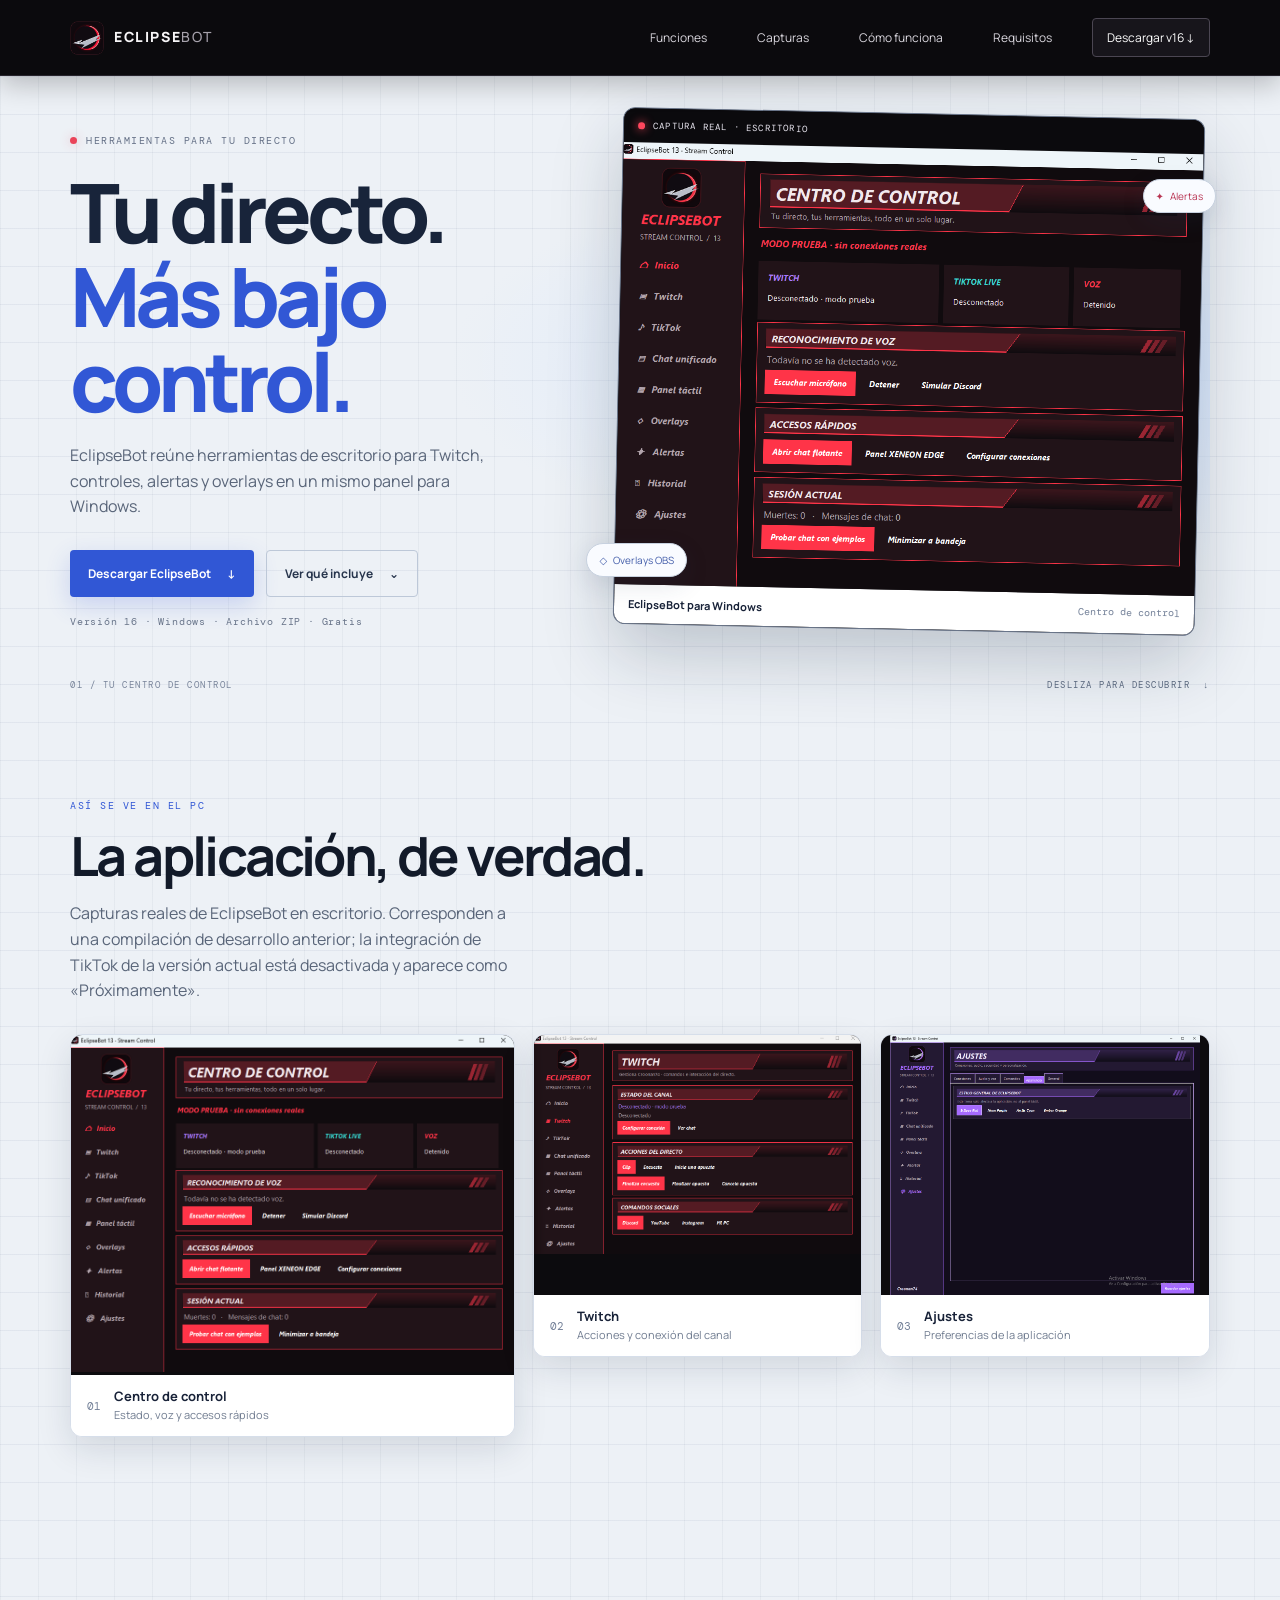
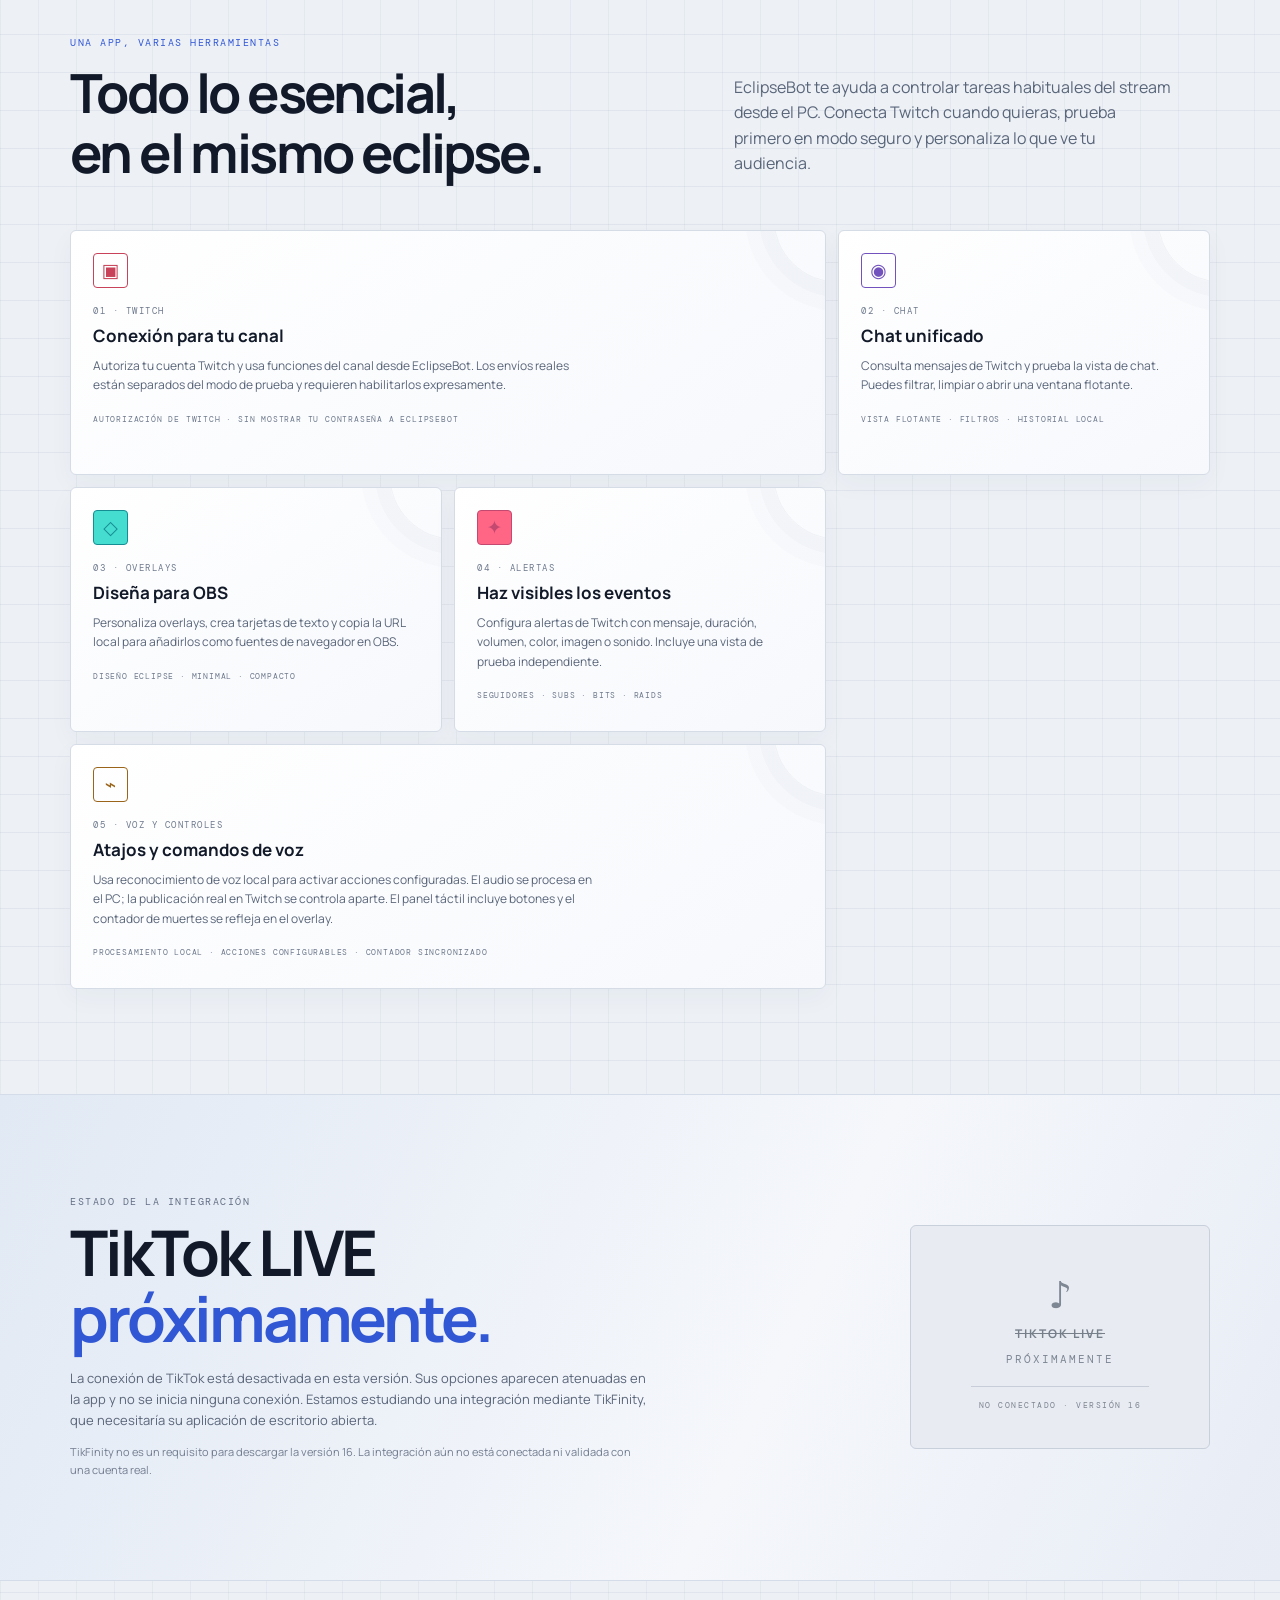
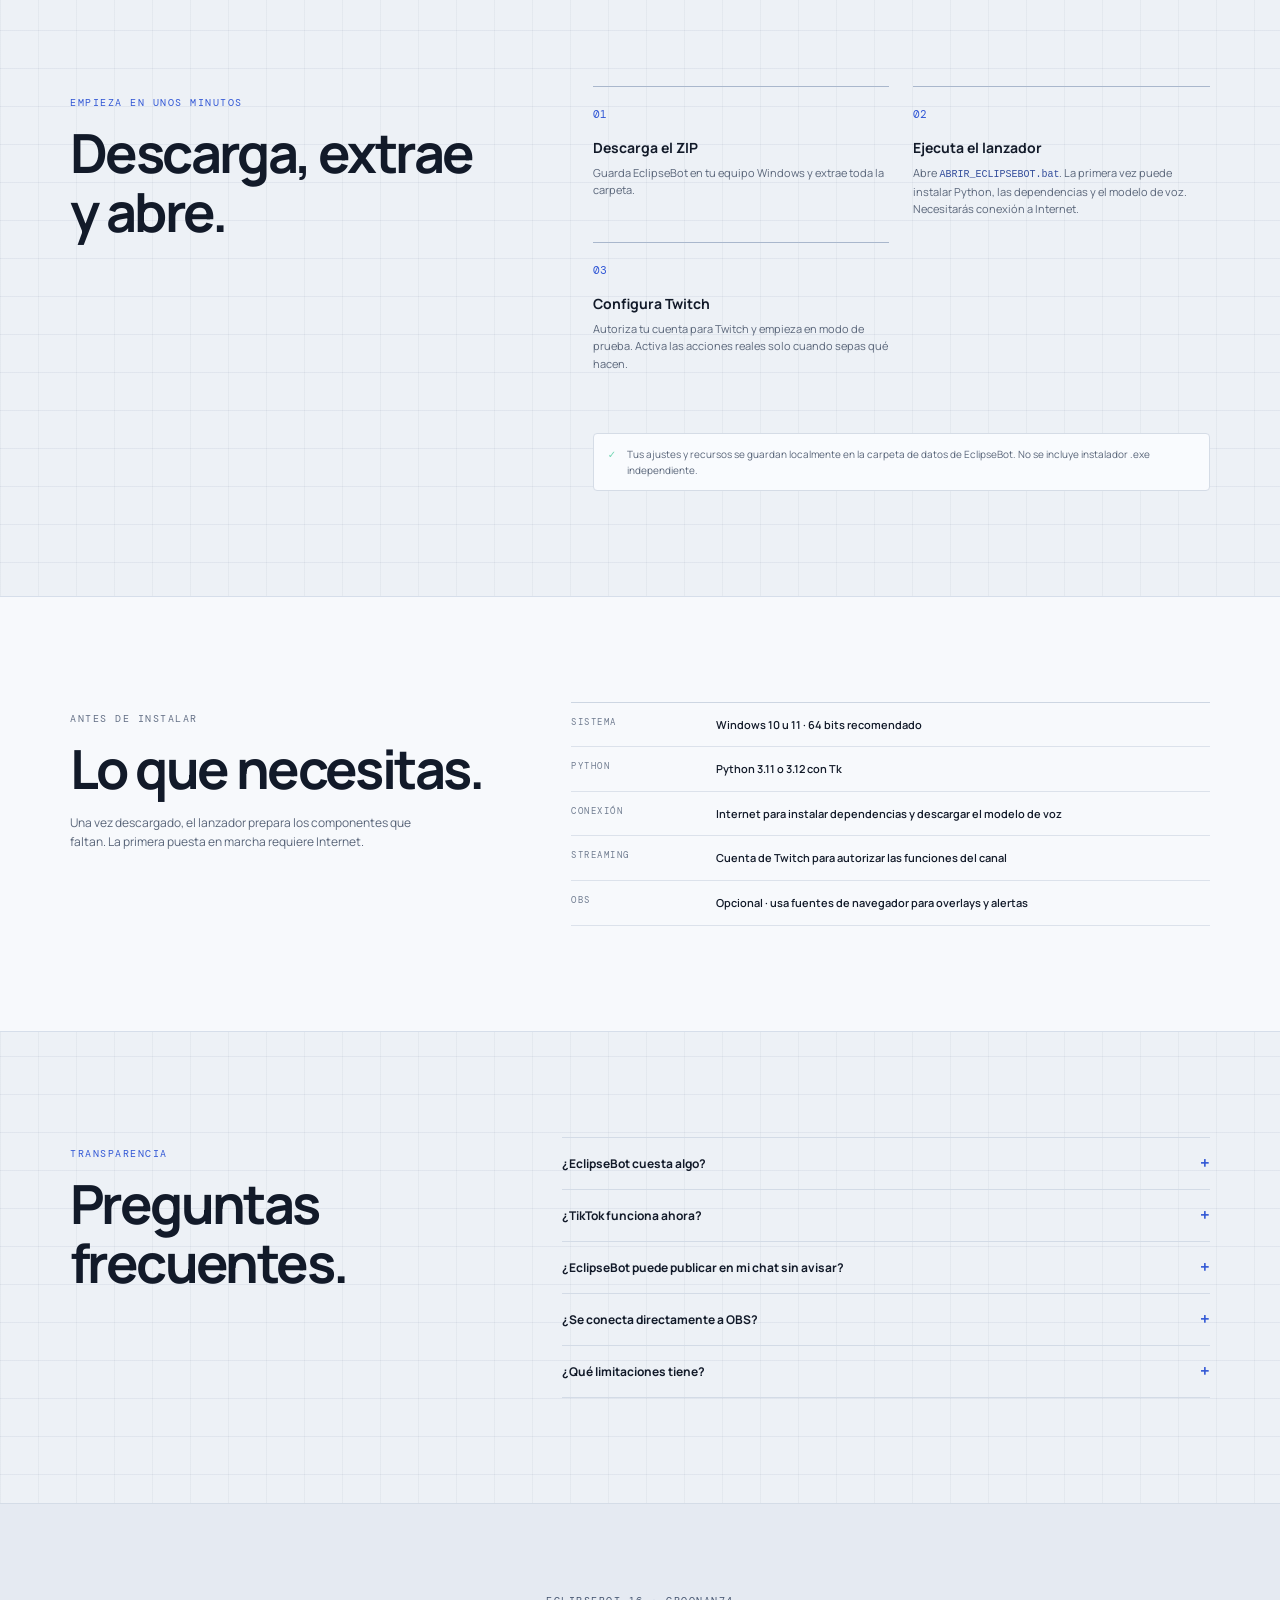
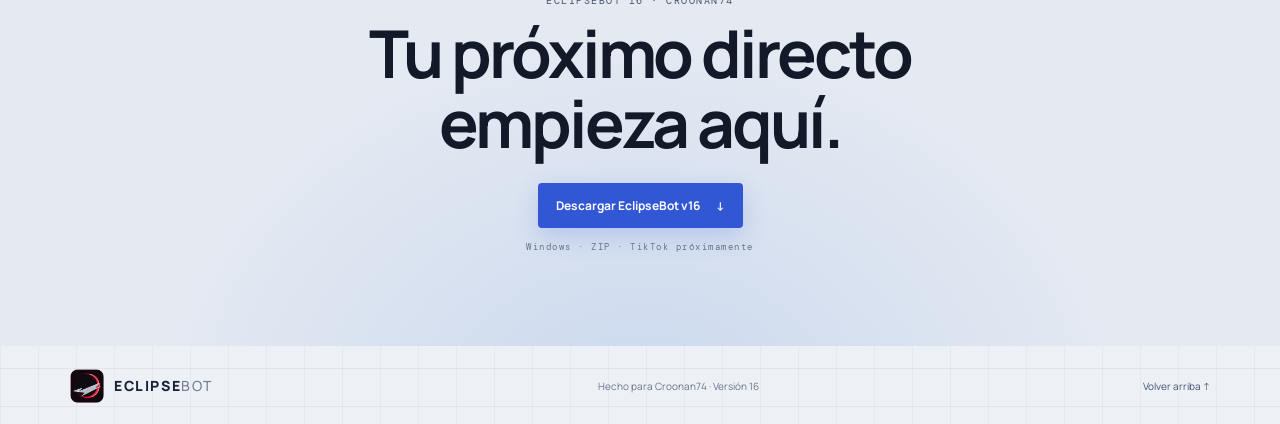
==== eclipsebot/index.html @ a1d6b057 "Publicar EclipseBot y añadirlo al portfolio" ====
<!doctype html>
<html lang="es">
<head>
  <meta charset="utf-8">
  <meta name="viewport" content="width=device-width, initial-scale=1">
  <meta name="theme-color" content="#0d0c10">
  <meta name="description" content="EclipseBot: panel de escritorio para ayudar a gestionar directos con Twitch, chat, overlays, alertas, atajos y herramientas de voz.">
  <title>EclipseBot — controla tu directo</title>
  <link rel="icon" type="image/png" href="assets/eclipsebot.png">
  <link rel="stylesheet" href="styles.css">
</head>
<body>
  <header class="topbar">
    <a class="brand" href="#inicio" aria-label="EclipseBot, inicio"><img class="brand-logo" src="assets/eclipsebot.png" alt=""><span>ECLIPSE<span class="brand-light">BOT</span></span></a>
    <button class="menu-toggle" aria-label="Abrir menú" aria-expanded="false">☰</button>
    <nav class="nav" aria-label="Navegación principal">
      <a href="#funciones">Funciones</a><a href="#capturas">Capturas</a><a href="#como-funciona">Cómo funciona</a><a href="#requisitos">Requisitos</a>
      <a class="nav-download" href="downloads/EclipseBot_v16.zip" download>Descargar v16 <span aria-hidden="true">↓</span></a>
    </nav>
  </header>

  <main>
    <section class="hero wrap" id="inicio">
      <div class="hero-copy">
        <p class="eyebrow"><span class="live-dot"></span> HERRAMIENTAS PARA TU DIRECTO</p>
        <h1>Tu directo.<br><span>Más bajo control.</span></h1>
        <p class="hero-lead">EclipseBot reúne herramientas de escritorio para Twitch, controles, alertas y overlays en un mismo panel para Windows.</p>
        <div class="hero-actions"><a class="button primary" href="downloads/EclipseBot_v16.zip" download>Descargar EclipseBot <span>↓</span></a><a class="button quiet" href="#funciones">Ver qué incluye <span>⌄</span></a></div>
        <p class="version-note">Versión 16 · Windows · Archivo ZIP · Gratis</p>
      </div>
      <div class="hero-art hero-real-art">
        <figure class="hero-realshot"><div class="shot-label"><span></span>CAPTURA REAL · ESCRITORIO</div><a href="assets/screens/eclipsebot-inicio.png" target="_blank" rel="noopener"><img src="assets/screens/eclipsebot-inicio.png" alt="Captura real del centro de control de EclipseBot ejecutándose en el escritorio"></a><figcaption>EclipseBot para Windows <span>Centro de control</span></figcaption></figure>
        <div class="floating-tag tag-alert">✦ &nbsp; Alertas</div><div class="floating-tag tag-overlay">◇ &nbsp; Overlays OBS</div>
      </div>
      <div class="hero-bottom"><span>01 / TU CENTRO DE CONTROL</span><span class="scroll-hint">DESLIZA PARA DESCUBRIR&nbsp; ↓</span></div>
    </section>

    <section class="screenshots section wrap" id="capturas">
      <div class="section-heading"><p class="eyebrow">ASÍ SE VE EN EL PC</p><h2>La aplicación, de verdad.</h2></div>
      <p class="section-intro">Capturas reales de EclipseBot en escritorio. Corresponden a una compilación de desarrollo anterior; la integración de TikTok de la versión actual está desactivada y aparece como «Próximamente».</p>
      <div class="screenshot-grid">
        <figure class="screenshot-card screenshot-featured"><a href="assets/screens/eclipsebot-inicio.png" target="_blank" rel="noopener"><img src="assets/screens/eclipsebot-inicio.png" alt="Captura real del centro de control de EclipseBot"></a><figcaption><span>01</span><div><strong>Centro de control</strong><small>Estado, voz y accesos rápidos</small></div></figcaption></figure>
        <figure class="screenshot-card"><a href="assets/screens/eclipsebot-twitch.png" target="_blank" rel="noopener"><img src="assets/screens/eclipsebot-twitch.png" alt="Captura real del apartado Twitch de EclipseBot"></a><figcaption><span>02</span><div><strong>Twitch</strong><small>Acciones y conexión del canal</small></div></figcaption></figure>
        <figure class="screenshot-card"><a href="assets/screens/eclipsebot-ajustes.png" target="_blank" rel="noopener"><img src="assets/screens/eclipsebot-ajustes.png" alt="Captura real del apartado de ajustes de EclipseBot"></a><figcaption><span>03</span><div><strong>Ajustes</strong><small>Preferencias de la aplicación</small></div></figcaption></figure>
      </div>
    </section>

    <section class="intro section wrap" id="funciones">
      <div class="section-heading"><p class="eyebrow">UNA APP, VARIAS HERRAMIENTAS</p><h2>Todo lo esencial,<br>en el mismo eclipse.</h2></div>
      <p class="section-intro">EclipseBot te ayuda a controlar tareas habituales del stream desde el PC. Conecta Twitch cuando quieras, prueba primero en modo seguro y personaliza lo que ve tu audiencia.</p>
      <div class="feature-grid">
        <article class="feature feature-wide"><span class="feature-icon red">▣</span><p class="feature-kicker">01 · TWITCH</p><h3>Conexión para tu canal</h3><p>Autoriza tu cuenta Twitch y usa funciones del canal desde EclipseBot. Los envíos reales están separados del modo de prueba y requieren habilitarlos expresamente.</p><span class="feature-foot">AUTORIZACIÓN DE TWITCH · SIN MOSTRAR TU CONTRASEÑA A ECLIPSEBOT</span></article>
        <article class="feature"><span class="feature-icon violet">◉</span><p class="feature-kicker">02 · CHAT</p><h3>Chat unificado</h3><p>Consulta mensajes de Twitch y prueba la vista de chat. Puedes filtrar, limpiar o abrir una ventana flotante.</p><span class="feature-foot">VISTA FLOTANTE · FILTROS · HISTORIAL LOCAL</span></article>
        <article class="feature"><span class="feature-icon teal">◇</span><p class="feature-kicker">03 · OVERLAYS</p><h3>Diseña para OBS</h3><p>Personaliza overlays, crea tarjetas de texto y copia la URL local para añadirlos como fuentes de navegador en OBS.</p><span class="feature-foot">DISEÑO ECLIPSE · MINIMAL · COMPACTO</span></article>
        <article class="feature"><span class="feature-icon pink">✦</span><p class="feature-kicker">04 · ALERTAS</p><h3>Haz visibles los eventos</h3><p>Configura alertas de Twitch con mensaje, duración, volumen, color, imagen o sonido. Incluye una vista de prueba independiente.</p><span class="feature-foot">SEGUIDORES · SUBS · BITS · RAIDS</span></article>
        <article class="feature feature-wide"><span class="feature-icon amber">⌁</span><p class="feature-kicker">05 · VOZ Y CONTROLES</p><h3>Atajos y comandos de voz</h3><p>Usa reconocimiento de voz local para activar acciones configuradas. El audio se procesa en el PC; la publicación real en Twitch se controla aparte. El panel táctil incluye botones y el contador de muertes se refleja en el overlay.</p><span class="feature-foot">PROCESAMIENTO LOCAL · ACCIONES CONFIGURABLES · CONTADOR SINCRONIZADO</span></article>
      </div>
    </section>

    <section class="tiktok section">
      <div class="wrap tiktok-inner"><div><p class="eyebrow">ESTADO DE LA INTEGRACIÓN</p><h2>TikTok LIVE<br><span>próximamente.</span></h2><p>La conexión de TikTok está desactivada en esta versión. Sus opciones aparecen atenuadas en la app y no se inicia ninguna conexión. Estamos estudiando una integración mediante TikFinity, que necesitaría su aplicación de escritorio abierta.</p><p class="tiktok-note">TikFinity no es un requisito para descargar la versión 16. La integración aún no está conectada ni validada con una cuenta real.</p></div><div class="disabled-card"><div class="disabled-symbol">♪</div><b>TIKTOK LIVE</b><span class="coming">PRÓXIMAMENTE</span><div class="disabled-line"></div><small>NO CONECTADO · VERSIÓN 16</small></div></div>
    </section>

    <section class="section wrap process" id="como-funciona">
      <div class="section-heading"><p class="eyebrow">EMPIEZA EN UNOS MINUTOS</p><h2>Descarga, extrae<br>y abre.</h2></div><div class="steps">
        <article><span>01</span><h3>Descarga el ZIP</h3><p>Guarda EclipseBot en tu equipo Windows y extrae toda la carpeta.</p></article>
        <article><span>02</span><h3>Ejecuta el lanzador</h3><p>Abre <code>ABRIR_ECLIPSEBOT.bat</code>. La primera vez puede instalar Python, las dependencias y el modelo de voz. Necesitarás conexión a Internet.</p></article>
        <article><span>03</span><h3>Configura Twitch</h3><p>Autoriza tu cuenta para Twitch y empieza en modo de prueba. Activa las acciones reales solo cuando sepas qué hacen.</p></article>
      </div><div class="steps-note"><span>✓</span><p>Tus ajustes y recursos se guardan localmente en la carpeta de datos de EclipseBot. No se incluye instalador .exe independiente.</p></div>
    </section>

    <section class="requirements section" id="requisitos"><div class="wrap req-inner"><div><p class="eyebrow">ANTES DE INSTALAR</p><h2>Lo que necesitas.</h2><p>Una vez descargado, el lanzador prepara los componentes que faltan. La primera puesta en marcha requiere Internet.</p></div><div class="req-list"><div><span>SISTEMA</span><b>Windows 10 u 11 · 64 bits recomendado</b></div><div><span>PYTHON</span><b>Python 3.11 o 3.12 con Tk</b></div><div><span>CONEXIÓN</span><b>Internet para instalar dependencias y descargar el modelo de voz</b></div><div><span>STREAMING</span><b>Cuenta de Twitch para autorizar las funciones del canal</b></div><div><span>OBS</span><b>Opcional · usa fuentes de navegador para overlays y alertas</b></div></div></div></section>

    <section class="faq section wrap"><div class="section-heading"><p class="eyebrow">TRANSPARENCIA</p><h2>Preguntas frecuentes.</h2></div><div class="faq-list">
      <details><summary>¿EclipseBot cuesta algo?</summary><p>La descarga de EclipseBot v16 es gratuita. Servicios externos pueden tener sus propias condiciones.</p></details>
      <details><summary>¿TikTok funciona ahora?</summary><p>No. La integración está desactivada y etiquetada como «PRÓXIMAMENTE». No necesitas TikFinity para descargar ni usar las funciones disponibles de v16.</p></details>
      <details><summary>¿EclipseBot puede publicar en mi chat sin avisar?</summary><p>La app separa el modo de prueba de los envíos reales y pide habilitarlos aparte. Revisa cada acción antes de activar publicaciones.</p></details>
      <details><summary>¿Se conecta directamente a OBS?</summary><p>No hay conexión de control directa. Los overlays y alertas se añaden a OBS como fuentes de navegador locales; EclipseBot debe permanecer abierto para servirlos.</p></details>
      <details><summary>¿Qué limitaciones tiene?</summary><p>La descarga actual sigue siendo un ZIP con lanzador; estamos preparando el instalador de Windows. El estado de Discord se estima a partir de atajos, no se detecta automáticamente. TikTok LIVE sigue pendiente.</p></details>
    </div></section>

    <section class="closing"><div class="wrap closing-inner"><p class="eyebrow">ECLIPSEBOT 16 · CROONAN74</p><h2>Tu próximo directo<br>empieza aquí.</h2><a class="button primary" href="downloads/EclipseBot_v16.zip" download>Descargar EclipseBot v16 <span>↓</span></a><p class="closing-caption">Windows · ZIP · TikTok próximamente</p></div></section>
  </main>
  <footer class="footer wrap"><a class="brand" href="#inicio"><img class="brand-logo" src="assets/eclipsebot.png" alt=""><span>ECLIPSE<span class="brand-light">BOT</span></span></a><span>Hecho para Croonan74 · Versión 16</span><a href="#inicio">Volver arriba ↑</a></footer>
  <script src="main.js" defer></script>
</body>
</html>
---- eclipsebot/styles.css ----
@import url('https://fonts.googleapis.com/css2?family=DM+Mono:wght@400;500&family=Manrope:wght@400;500;600;700;800&display=swap');
:root{--bg:#0d0c10;--panel:#151419;--card:#19181e;--ink:#f7f5f7;--muted:#a5a0ab;--red:#ff465d;--line:#302d35;--mono:'DM Mono',monospace;--sans:'Manrope',system-ui,sans-serif}*{box-sizing:border-box}html{scroll-behavior:smooth;scroll-padding-top:90px}body{margin:0;background:var(--bg);color:var(--ink);font-family:var(--sans);line-height:1.6}a{color:inherit;text-decoration:none}.wrap{width:min(1140px,calc(100% - 48px));margin:auto}.topbar{height:76px;padding:0 max(24px,calc((100vw - 1140px)/2));display:flex;align-items:center;justify-content:space-between;border-bottom:1px solid #211f25;background:rgba(13,12,16,.92);position:sticky;top:0;z-index:10;backdrop-filter:blur(14px)}.brand{display:flex;gap:10px;align-items:center;letter-spacing:1.6px;font-size:14px;font-weight:800}.brand-mark{width:30px;height:30px;border:1px solid #ff465d;border-radius:50%;display:grid;place-items:center;color:#ff465d;font-size:21px}.brand-light{font-weight:500;color:#aaa5af}.nav{display:flex;align-items:center;gap:30px;font-size:12px;color:#c9c5ce}.nav a:hover,.footer a:hover{color:var(--red)}.nav-download{border:1px solid #4b3039;padding:9px 14px;border-radius:4px;color:#fff!important}.menu-toggle{display:none;background:none;color:white;border:0;font-size:22px}.hero{min-height:630px;display:grid;grid-template-columns:.92fr 1.08fr;align-items:center;position:relative;padding-top:48px;padding-bottom:75px}.eyebrow,.feature-kicker,.feature-foot,.version-note,.hero-bottom,.mock-heading,.mock-footer,.req-list span,.disabled-card small,.closing-caption{font:10px var(--mono);letter-spacing:1.5px}.eyebrow{color:#c2bbc6;display:flex;align-items:center;gap:9px}.live-dot{width:7px;height:7px;background:#fa4f65;border-radius:50%;box-shadow:0 0 12px #ff465d}.hero h1{font-size:clamp(49px,6.4vw,82px);line-height:1.03;letter-spacing:-5px;margin:23px 0 20px;font-weight:800}.hero h1 span,.tiktok h2 span{color:var(--red)}.hero-lead{max-width:445px;color:#bbb6c0;font-size:16px}.hero-actions{display:flex;gap:12px;flex-wrap:wrap;margin-top:30px}.button{display:inline-flex;gap:16px;align-items:center;justify-content:center;padding:13px 18px;border-radius:4px;font-weight:700;font-size:12px;transition:transform .18s,background .18s}.button:hover{transform:translateY(-2px)}.primary{color:#170c10;background:var(--red);box-shadow:0 6px 22px #ff465d2c}.primary:hover{background:#ff6376}.quiet{border:1px solid #37333d;color:#e8e5ea}.version-note{color:#8d8792;margin-top:18px;letter-spacing:.8px}.hero-art{height:420px;position:relative;display:grid;place-items:center}.orbit{position:absolute;border:1px solid #3a242d;border-radius:50%;transform:rotate(-20deg)}.orbit-one{width:490px;height:310px}.orbit-two{width:430px;height:360px;border-color:#29252e;transform:rotate(35deg)}.mock-window{position:relative;width:min(520px,100%);padding:1px;border:1px solid #55414a;border-radius:8px;background:linear-gradient(135deg,#ff465d,#2b252f 36%,#4e3741);box-shadow:0 30px 90px #000a;transform:perspective(1000px) rotateY(-7deg) rotateX(2deg)}.mock-title{height:55px;background:#18161c;display:flex;align-items:center;gap:12px;padding:0 16px;border-radius:7px 7px 0 0;font-size:10px;letter-spacing:1.5px;font-weight:800}.mock-logo{font-size:26px;color:#ff465d}.mock-title small{display:block;color:#89838e;font:8px var(--mono)}.window-dots{margin-left:auto;display:flex;gap:5px}.window-dots i{height:6px;width:6px;background:#5b5660;border-radius:50%}.mock-body{background:#100f13;display:grid;grid-template-columns:120px 1fr;min-height:280px}.mock-body aside{border-right:1px solid #28252d;padding:15px 8px;display:flex;flex-direction:column;gap:8px}.mock-body aside b{font-size:10px;color:#817b87;padding:8px;border-radius:4px}.mock-body aside b.active{color:#ff596e;background:#2c1b22}.mock-body aside b span{padding-left:8px}.mock-content{padding:18px}.mock-heading{font-size:9px;color:#eee}.mock-heading span{float:right;color:#77d8bb}.mock-cards{display:grid;grid-template-columns:1fr 1fr;gap:9px;margin:17px 0}.mock-card{background:#1b191f;border:1px solid #302d35;border-radius:5px;padding:12px}.mock-card small,.mock-card em{display:block;color:#8c8691;font:8px var(--mono);font-style:normal}.mock-card strong{display:block;margin:5px 0;font-size:14px}.mock-chat{border:1px solid #2e2b33;border-radius:5px;padding:4px 10px}.mock-chat div{display:grid;grid-template-columns:8px 75px 1fr;align-items:center;gap:7px;padding:8px 0;border-bottom:1px solid #29262e;font-size:8px}.mock-chat div:last-child{border:0}.mock-chat i{width:6px;height:6px;border-radius:50%}.mock-chat b{color:#dcd7df}.mock-chat span{color:#99939e}.purple{background:#b487ff}.teal{background:#46ddd1}.pink{background:#ff6686}.mock-footer{background:#17151a;padding:9px 14px;color:#948d98;font-size:8px;display:flex;justify-content:space-between}.floating-tag{position:absolute;background:#211c23;border:1px solid #55404a;border-radius:30px;padding:8px 12px;font-size:10px;box-shadow:0 10px 35px #0008}.tag-alert{right:0;top:60px;color:#ff8a9a}.tag-overlay{left:-3px;bottom:51px;color:#d3b8ff}.hero-bottom{position:absolute;bottom:22px;left:0;right:0;color:#716a76;display:flex;justify-content:space-between;font-size:9px}.scroll-hint{color:#a49da8}.section{padding-top:105px;padding-bottom:105px}.intro{display:grid;grid-template-columns:1fr .8fr;column-gap:70px}.section-heading .eyebrow{color:#ff7182}.section-heading h2,.req-inner h2{font-size:clamp(35px,4.3vw,54px);letter-spacing:-2.6px;line-height:1.1;margin:14px 0 0}.section-intro{align-self:end;color:#a8a2ad;max-width:440px;margin-bottom:5px}.feature-grid{grid-column:1/-1;display:grid;grid-template-columns:1fr 1fr 1fr;gap:12px;margin-top:48px}.feature{min-height:245px;border:1px solid var(--line);border-radius:6px;padding:22px;background:linear-gradient(145deg,#19171d,#121115);position:relative;overflow:hidden}.feature:after{content:'';position:absolute;width:130px;height:130px;right:-80px;top:-80px;border:1px solid #ffffff0d;border-radius:50%;box-shadow:0 0 0 14px #ffffff04,0 0 0 28px #ffffff02}.feature-wide{grid-column:span 2}.feature-icon{width:35px;height:35px;display:grid;place-items:center;border:1px solid currentColor;border-radius:4px;font-size:19px}.red{color:#ff5369}.violet{color:#b68cff}.teal{color:#4bd8ce}.pink{color:#ff6f93}.amber{color:#f6ba69}.feature-kicker{color:#8c8590;margin:17px 0 5px;font-size:9px}.feature h3{font-size:17px;margin:0 0 7px}.feature>p:not(.feature-kicker){font-size:12px;color:#aaa4af;max-width:500px;margin:0}.feature-foot{display:block;color:#716a76;font-size:8px;margin-top:19px;letter-spacing:.8px}.tiktok{background:linear-gradient(115deg,#1b1116,#141217 60%,#17151c);border-block:1px solid #30252b;padding:90px 0}.tiktok-inner{display:grid;grid-template-columns:1fr 300px;align-items:center;gap:70px}.tiktok h2{font-size:clamp(40px,5vw,63px);line-height:1.04;letter-spacing:-3px;margin:12px 0 17px}.tiktok p:not(.eyebrow){max-width:580px;color:#b2acb6;font-size:13px}.tiktok .tiktok-note{font-size:11px!important;color:#827a86!important}.disabled-card{border:1px solid #39363e;background:#1c1b20;min-height:224px;border-radius:6px;display:flex;flex-direction:column;align-items:center;justify-content:center;color:#85858c}.disabled-symbol{font-size:37px;color:#77777d}.disabled-card b{font-size:12px;letter-spacing:2px;text-decoration:line-through}.coming{font:11px var(--mono);letter-spacing:2px;margin-top:9px;color:#a09fa5}.disabled-line{height:1px;width:60%;background:#3d3c43;margin:20px 0 13px}.disabled-card small{font-size:8px;color:#77767d}.process{display:grid;grid-template-columns:.75fr 1fr;gap:60px}.steps{display:grid;grid-template-columns:1fr 1fr;gap:24px}.steps article{border-top:1px solid #50404a;padding-top:13px}.steps article span{font:11px var(--mono);color:var(--red)}.steps h3{font-size:14px;margin:12px 0 4px}.steps p{color:#a49eaa;font-size:11px;margin:0}.steps code{color:#f1b0bb;font-size:10px}.steps-note{grid-column:2;display:flex;gap:11px;align-items:flex-start;padding:12px 14px;background:#17161b;border:1px solid #302d35;border-radius:4px;color:#a9a3ae;font-size:10px}.steps-note span{color:#72d5b2}.steps-note p{margin:0}.requirements{background:#141318;border-block:1px solid #2a272f}.req-inner{display:grid;grid-template-columns:.8fr 1.2fr;gap:75px}.req-inner>div:first-child p:not(.eyebrow){font-size:12px;color:#a7a1ad;max-width:350px;margin-top:15px}.req-list{border-top:1px solid #36323b}.req-list div{display:grid;grid-template-columns:125px 1fr;gap:20px;padding:13px 0;border-bottom:1px solid #302d35;font-size:11px}.req-list span{color:#85808b;font-size:9px}.req-list b{font-weight:600}.faq{display:grid;grid-template-columns:.8fr 1.2fr;gap:60px}.faq-list{border-top:1px solid #37333c}.faq details{border-bottom:1px solid #37333c;padding:16px 0}.faq summary{font-weight:700;font-size:12px;cursor:pointer;list-style:none;display:flex;justify-content:space-between}.faq summary::-webkit-details-marker{display:none}.faq summary:after{content:'+';color:var(--red);font-size:17px;line-height:1}.faq details[open] summary:after{content:'−'}.faq details p{font-size:11px;color:#aaa4af;max-width:560px}.closing{background:radial-gradient(ellipse at 50% 120%,#57212b 0,transparent 55%),#141116;border-top:1px solid #32272d;text-align:center;padding:80px 0}.closing-inner h2{font-size:clamp(40px,6vw,66px);letter-spacing:-3px;line-height:1.05;margin:12px 0 25px}.closing .eyebrow{justify-content:center}.closing-caption{font-size:9px;color:#8c8490;margin:13px 0}.footer{min-height:79px;display:flex;align-items:center;justify-content:space-between;color:#89828e;font-size:10px}.footer .brand{color:#f5f2f5}.footer .brand-mark{width:25px;height:25px;font-size:18px}.footer a:last-child{color:#c9c3cd}@media(max-width:850px){.hero{grid-template-columns:1fr;padding-top:75px}.hero-copy{max-width:620px}.hero-art{margin-top:40px;height:370px}.intro{grid-template-columns:1fr;gap:18px}.feature-grid{grid-template-columns:1fr 1fr}.feature-wide{grid-column:span 2}.process{grid-template-columns:1fr;gap:35px}.steps-note{grid-column:1}.tiktok-inner{gap:35px}.req-inner,.faq{gap:35px}}@media(max-width:600px){.wrap{width:calc(100% - 36px)}.topbar{padding:0 18px;height:66px}.menu-toggle{display:block}.nav{display:none;position:absolute;top:65px;left:0;right:0;padding:16px 18px 20px;background:#151419;border-bottom:1px solid #302d35;flex-direction:column;align-items:stretch;gap:17px}.nav.open{display:flex}.nav-download{text-align:center}.hero{padding-top:58px;min-height:0;padding-bottom:65px}.hero h1{font-size:53px;letter-spacing:-3.5px}.hero-lead{font-size:14px}.hero-art{height:300px;margin:22px -3px 0}.orbit-one{width:340px;height:220px}.orbit-two{width:300px;height:260px}.mock-window{transform:none}.mock-title{height:42px}.mock-body{grid-template-columns:76px 1fr;min-height:215px}.mock-body aside{padding:10px 5px;gap:4px}.mock-body aside b{font-size:8px;padding:7px 4px}.mock-body aside b span{padding-left:4px}.mock-content{padding:12px 9px}.mock-card{padding:8px}.mock-card strong{font-size:10px}.mock-chat div{grid-template-columns:7px 55px 1fr;gap:4px;font-size:7px}.mock-footer{font-size:6px}.floating-tag{font-size:8px;padding:6px 8px}.tag-alert{right:0;top:17px}.tag-overlay{left:0;bottom:12px}.hero-bottom{font-size:7px;bottom:18px}.section{padding-top:75px;padding-bottom:75px}.section-heading h2,.req-inner h2{font-size:39px}.feature-grid{grid-template-columns:1fr;margin-top:30px}.feature-wide{grid-column:auto}.feature{min-height:0;padding:20px}.feature-foot{font-size:7px}.tiktok{padding:70px 0}.tiktok-inner{grid-template-columns:1fr;gap:25px}.disabled-card{min-height:185px}.steps{grid-template-columns:1fr;gap:19px}.req-inner,.faq{grid-template-columns:1fr;gap:30px}.req-list div{grid-template-columns:90px 1fr;gap:12px;font-size:10px}.footer{min-height:90px;flex-wrap:wrap;gap:12px;padding-top:18px;padding-bottom:18px}.footer>span{order:3;width:100%}.closing{padding:68px 0}}

/* EclipseBot's product identity: bright technical paper, blue-grey controls and the original red eclipse mark. */
:root{--bg:#edf1f6;--panel:#fff;--card:#fff;--ink:#121a29;--muted:#5f6878;--red:#3157d5;--line:#d5dce6}
body{background:var(--bg);color:var(--ink);background-image:linear-gradient(#243b6610 1px,transparent 1px),linear-gradient(90deg,#243b660c 1px,transparent 1px);background-size:38px 38px}
.topbar{background:rgba(248,250,253,.94);border-color:#d8e0eb;box-shadow:0 4px 18px #13254a0a}
.brand{color:#182238}.brand-logo{width:34px;height:34px;object-fit:contain;border-radius:8px}.brand-light{color:#748095}
.nav{color:#39465b}.nav a:hover,.footer a:hover{color:#3157d5}.nav-download{border-color:#bcc9dd;color:#1d2b45!important;background:#f5f8fc}
.menu-toggle{color:#25324b}.hero{background:radial-gradient(ellipse at 85% 45%,#d4e5ff 0,transparent 43%)}.eyebrow{color:#647086}.live-dot{background:#ea4359;box-shadow:0 0 11px #ea435955}
.hero h1{color:#18243a}.hero h1 span,.tiktok h2 span{color:#3157d5}.hero-lead{color:#596579}.primary{color:white;background:#3157d5;box-shadow:0 8px 24px #3157d533}.primary:hover{background:#2448c3}.quiet{border-color:#bdc8d8;color:#26344c}.version-note{color:#69758a}
.orbit{border-color:#a8b8d0}.orbit-two{border-color:#c4cfdd}.mock-window{border-color:#60708a;background:linear-gradient(135deg,#dfe8f6,#7787a2 36%,#344665);box-shadow:0 30px 80px #20345429}.mock-logo{width:29px;height:29px;object-fit:contain;border-radius:6px}
.floating-tag{background:#f9fbff;border-color:#c7d1df;color:#394b68;box-shadow:0 8px 24px #253b5c20}.tag-alert{color:#b83452}.tag-overlay{color:#415ca9}.hero-bottom{color:#78849a}.scroll-hint{color:#59677d}
.section-heading .eyebrow{color:#3157d5}.section-intro{color:#596579}.feature{background:linear-gradient(145deg,#fff,#f6f8fc);box-shadow:0 9px 26px #1e33540a}.feature:after{border-color:#263c660d;box-shadow:0 0 0 14px #263c6605,0 0 0 28px #263c6603}.feature-kicker,.feature-foot{color:#6f7a8d}.feature>p:not(.feature-kicker){color:#596579}.red{color:#c84259}.violet{color:#7253bd}.teal{color:#168d92}.pink{color:#c34970}.amber{color:#9a651b}
.tiktok{background:linear-gradient(115deg,#e1e9f4,#f5f7fb 60%,#e7ecf5);border-color:#d3dce8}.tiktok p:not(.eyebrow){color:#596579}.tiktok .tiktok-note{color:#727d90!important}.disabled-card{border-color:#c8d0dc;background:#e8ecf2;color:#777f8b}.disabled-symbol,.coming{color:#7e8794}.disabled-line{background:#c7ced9}.disabled-card small{color:#7c8490}.steps article{border-color:#a9b7cc}.steps article span{color:#3157d5}.steps p{color:#596579}.steps code{color:#354f9c}.steps-note{background:#f9fbfe;border-color:#d5dce6;color:#596579}.requirements{background:#f7f9fc;border-color:#d6deea}.req-inner>div:first-child p:not(.eyebrow){color:#596579}.req-list{border-color:#cdd6e2}.req-list div{border-color:#dce2eb}.req-list span{color:#707c90}.faq-list,.faq details{border-color:#d3dbe6}.faq details p{color:#596579}.faq summary:after{color:#3157d5}.closing{background:radial-gradient(ellipse at 50% 120%,#c9d7ee 0,transparent 55%),#e5eaf2;border-color:#d4dce7}.closing .eyebrow{color:#43536e}.closing-caption{color:#68758a}.footer{color:#68758a}.footer .brand{color:#182238}.footer .brand-mark{border:0}.footer a:last-child{color:#43536e}
@media(max-width:600px){.nav{background:#f8fafd;border-color:#d8e0eb}.hero{background:radial-gradient(ellipse at 85% 30%,#d4e5ff 0,transparent 53%)}}

/* Cabecera EclipseBot y respuestas claras al pasar el cursor */
.topbar{background:#0b0a0d!important;border-bottom:1px solid #27242c!important;box-shadow:0 8px 28px rgba(0,0,0,.24)}
.topbar .brand{color:#f7f5f7}.topbar .brand-light{color:#a7a2ac}.topbar .nav{color:#dad7de}
.topbar .nav a:not(.nav-download){padding:8px 10px;border-radius:5px;transition:background .18s,color .18s,transform .18s}
.topbar .nav a:not(.nav-download):hover{background:#211e27;color:#fff;transform:translateY(-1px)}
.topbar .nav-download{background:#17151b;border-color:#4b4652;color:#fff!important;transition:all .18s}
.topbar .nav-download:hover{background:#292530;border-color:#8f8798;box-shadow:0 0 0 3px rgba(178,167,193,.12);transform:translateY(-2px)}
.topbar .menu-toggle{color:#fff}
.button{transition:transform .18s,background .18s,box-shadow .18s,border-color .18s,color .18s,filter .18s;cursor:pointer}
.primary:hover{background:#ff687d;box-shadow:0 10px 30px rgba(255,70,93,.36);filter:saturate(1.13);transform:translateY(-3px) scale(1.015)}
.quiet:hover{background:#e1e8f4;border-color:#7a8ba4;color:#152139;box-shadow:0 8px 22px rgba(23,38,66,.13);transform:translateY(-3px) scale(1.015)}
.screenshots{padding-top:76px;padding-bottom:84px}
.screenshot-grid{display:grid;grid-template-columns:1.35fr 1fr 1fr;gap:18px;margin-top:30px;align-items:start}
.screenshot-card{margin:0;background:#fff;border:1px solid #d6deea;border-radius:12px;overflow:hidden;box-shadow:0 12px 34px rgba(20,36,61,.12);transition:transform .22s,box-shadow .22s,border-color .22s}
.screenshot-card:hover{transform:translateY(-5px);box-shadow:0 20px 42px rgba(20,36,61,.2);border-color:#8c9bb1}
.screenshot-card>a{display:block;background:#0c0b0e;overflow:hidden}
.screenshot-card img{display:block;width:100%;height:260px;object-fit:contain;object-position:top center;transition:transform .28s}
.screenshot-featured img{height:340px}
.screenshot-card:hover img{transform:scale(1.025)}
.screenshot-card figcaption{display:flex;gap:13px;align-items:center;padding:13px 16px;background:#fff;color:#182238}
.screenshot-card figcaption>span{font:11px var(--mono);color:#738098}
.screenshot-card figcaption div{display:flex;flex-direction:column;line-height:1.35}
.screenshot-card figcaption strong{font-size:13px}.screenshot-card figcaption small{font-size:11px;color:#707c90;margin-top:3px}
@media(max-width:780px){.screenshot-grid{grid-template-columns:1fr 1fr}.screenshot-featured{grid-column:1/-1}.screenshot-featured img{height:310px}}
@media(max-width:600px){.topbar .nav{background:#0b0a0d!important;border:1px solid #27242c!important;box-shadow:0 14px 24px rgba(0,0,0,.3)}.screenshot-grid{grid-template-columns:1fr}.screenshot-featured{grid-column:auto}.screenshot-card img,.screenshot-featured img{height:auto;max-height:420px;min-height:220px}}
.hero-real-art{position:relative;min-width:0;padding:24px 10px 42px 24px}
.hero-realshot{position:relative;margin:0;background:#0d0c10;border:1px solid #69758a;border-radius:12px;overflow:hidden;box-shadow:0 28px 70px rgba(20,36,61,.22);transform:rotate(1.2deg);transition:transform .3s,box-shadow .3s}
.hero-realshot:hover{transform:rotate(0) translateY(-4px);box-shadow:0 34px 80px rgba(20,36,61,.28)}
.hero-realshot .shot-label{height:34px;background:#0b0a0d;color:#ece9f3;display:flex;align-items:center;gap:8px;padding:0 14px;font:9px var(--mono);letter-spacing:1.2px}
.hero-realshot .shot-label span{width:7px;height:7px;border-radius:50%;background:#ff465d;box-shadow:0 0 10px #ff465d}
.hero-realshot>a{display:block;background:#0d0c10;line-height:0}.hero-realshot img{display:block;width:100%;height:auto;max-height:460px;object-fit:contain;object-position:top center}
.hero-realshot figcaption{display:flex;justify-content:space-between;padding:11px 14px;background:#fff;color:#182238;font-size:11px;font-weight:700}.hero-realshot figcaption span{color:#738098;font:10px var(--mono)}
.hero-real-art .floating-tag{z-index:2}.hero-real-art .tag-alert{top:8px;right:-6px}.hero-real-art .tag-overlay{bottom:14px;left:-8px}
@media(max-width:900px){.hero-real-art{padding-right:16px}.hero-realshot img{max-height:360px}}
@media(max-width:720px){.hero-real-art{padding:12px 10px 30px}.hero-real-art .tag-alert{right:-5px}.hero-real-art .tag-overlay{left:-4px}}
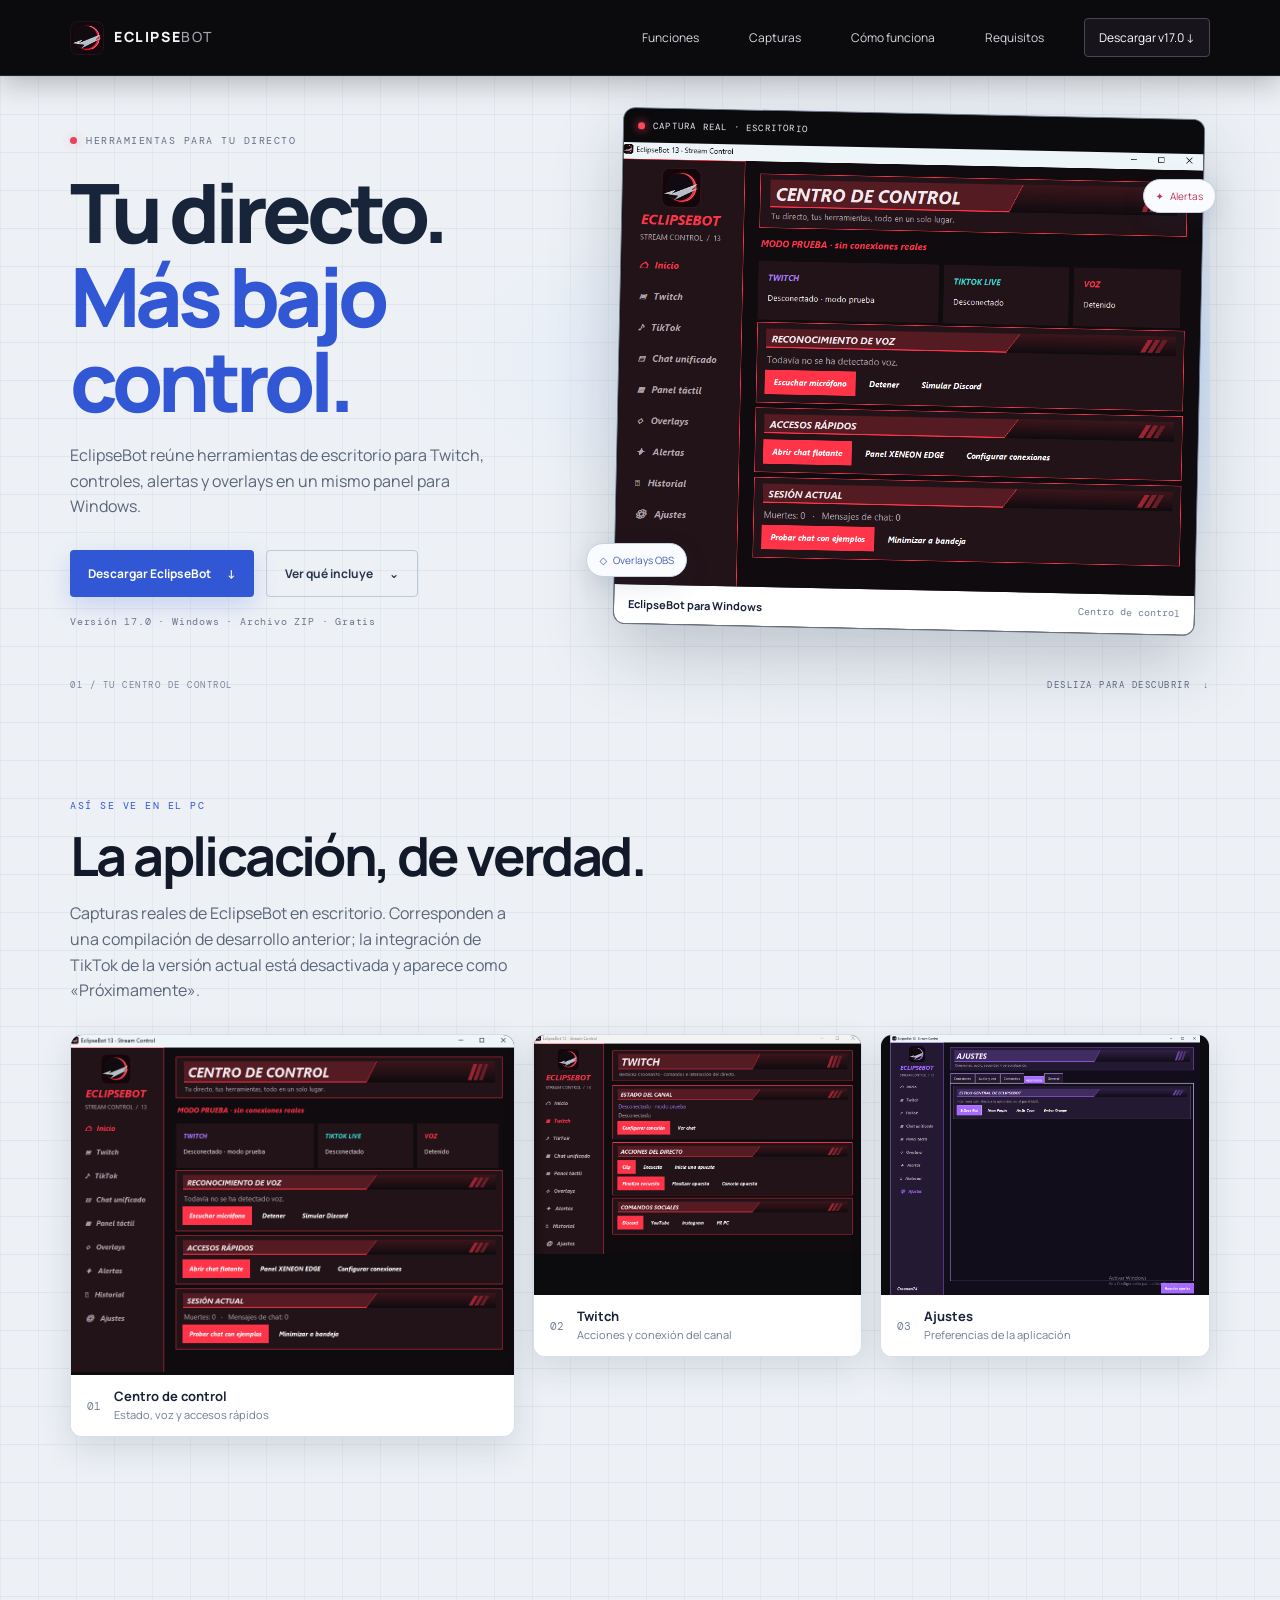
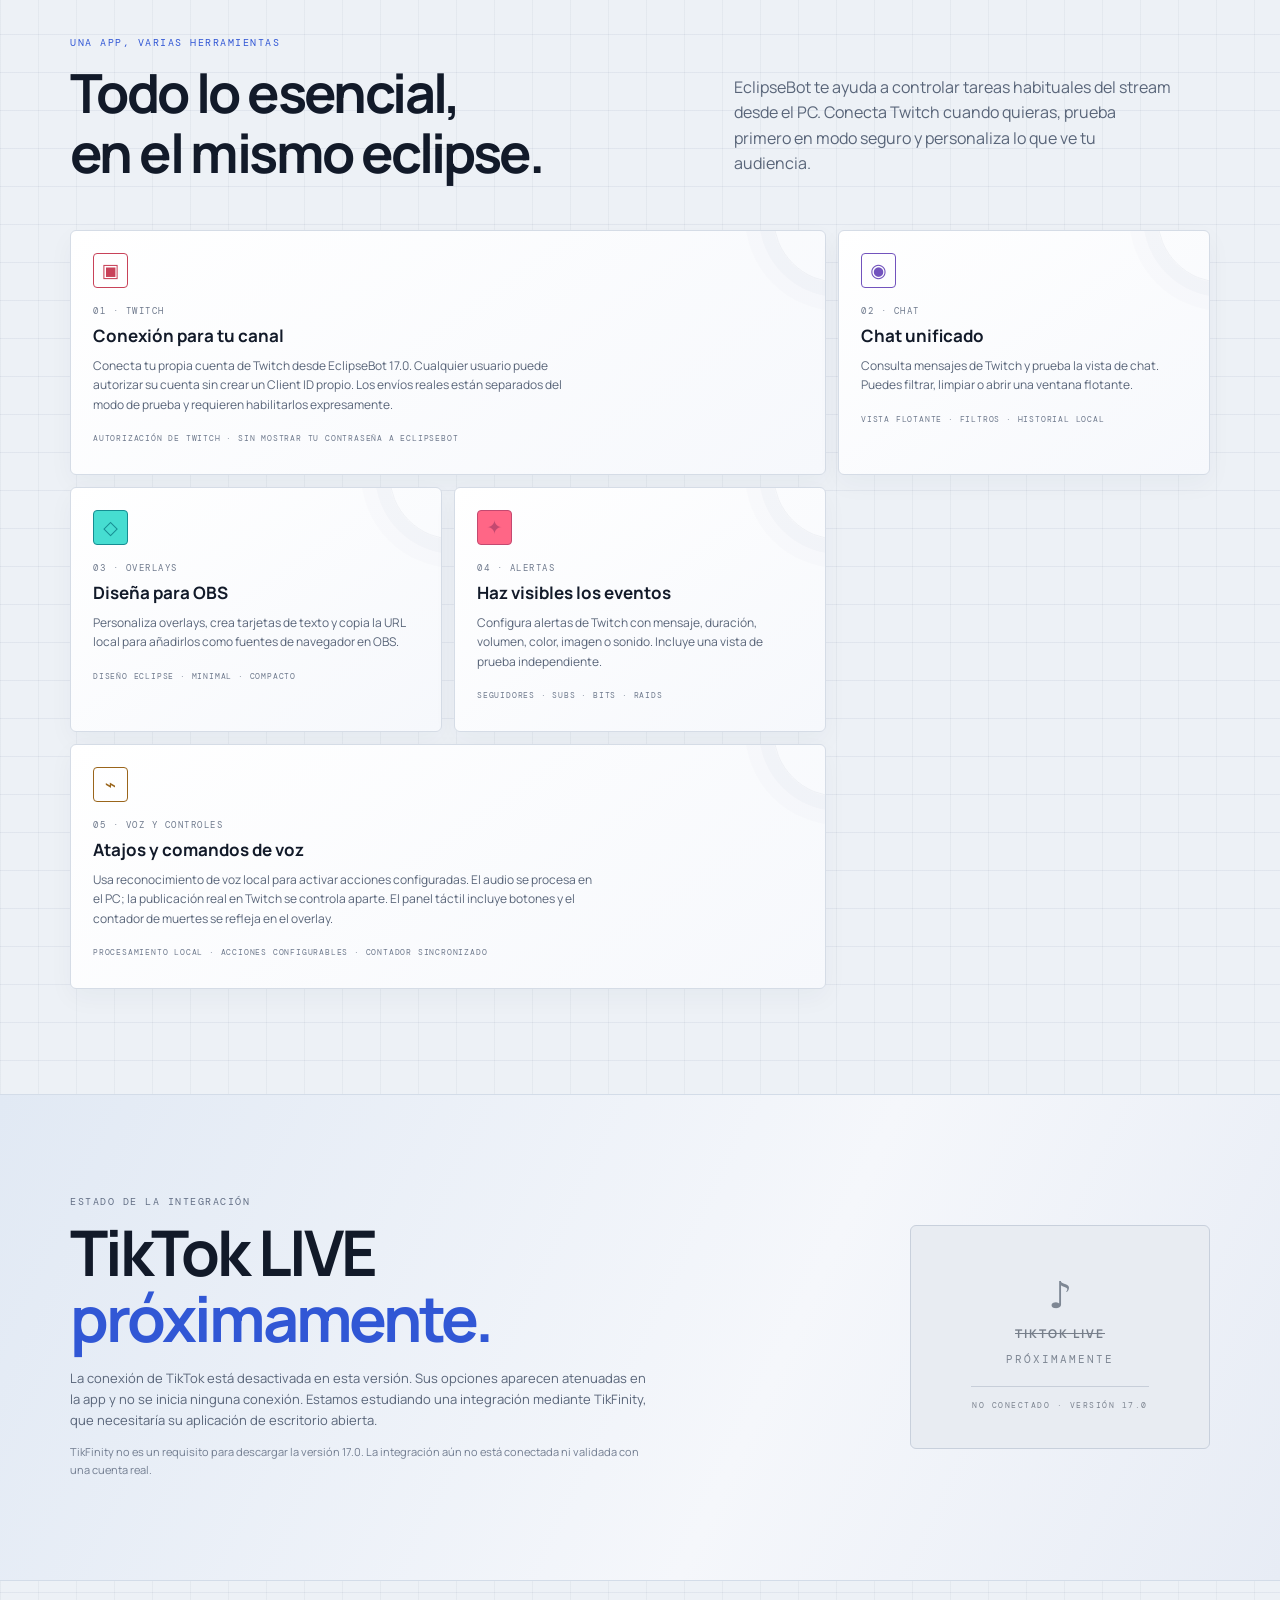
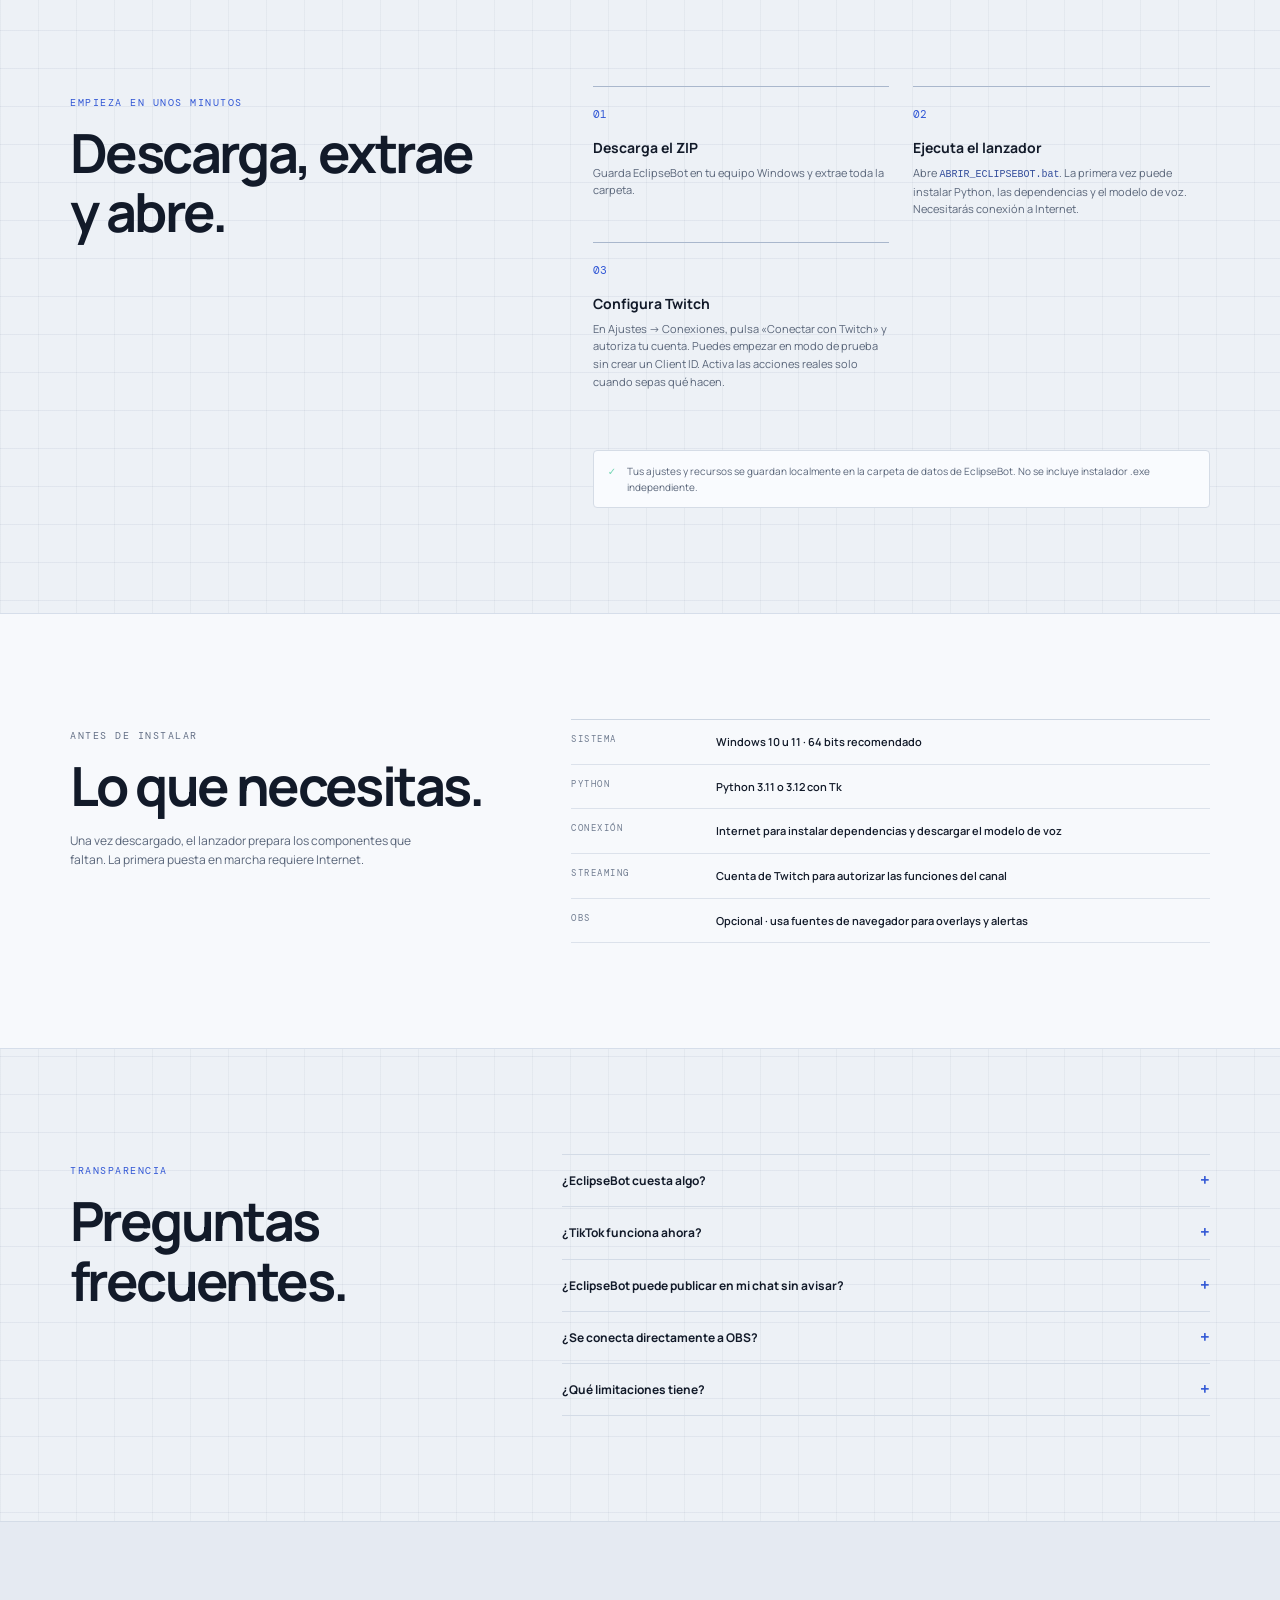
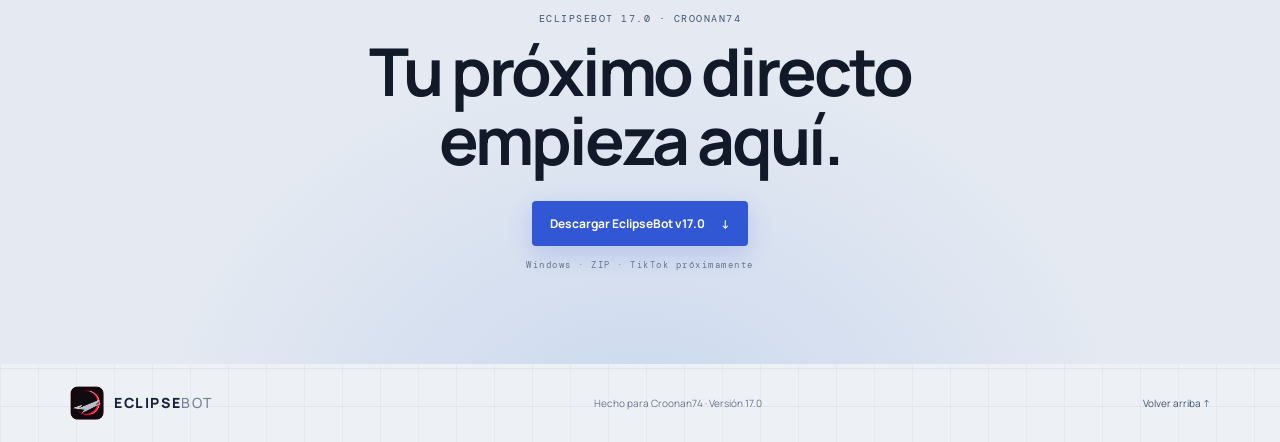
==== commit 8bb6423d: "Publicar EclipseBot 17.0 y actualizar la descarga web" ====
--- a/eclipsebot/index.html
+++ b/eclipsebot/index.html
@@ -15,7 +15,7 @@
     <button class="menu-toggle" aria-label="Abrir menú" aria-expanded="false">☰</button>
     <nav class="nav" aria-label="Navegación principal">
       <a href="#funciones">Funciones</a><a href="#capturas">Capturas</a><a href="#como-funciona">Cómo funciona</a><a href="#requisitos">Requisitos</a>
-      <a class="nav-download" href="downloads/EclipseBot_v16.zip" download>Descargar v16 <span aria-hidden="true">↓</span></a>
+      <a class="nav-download" href="downloads/EclipseBot_v17.zip" download>Descargar v17.0 <span aria-hidden="true">↓</span></a>
     </nav>
   </header>
 
@@ -25,8 +25,8 @@
         <p class="eyebrow"><span class="live-dot"></span> HERRAMIENTAS PARA TU DIRECTO</p>
         <h1>Tu directo.<br><span>Más bajo control.</span></h1>
         <p class="hero-lead">EclipseBot reúne herramientas de escritorio para Twitch, controles, alertas y overlays en un mismo panel para Windows.</p>
-        <div class="hero-actions"><a class="button primary" href="downloads/EclipseBot_v16.zip" download>Descargar EclipseBot <span>↓</span></a><a class="button quiet" href="#funciones">Ver qué incluye <span>⌄</span></a></div>
-        <p class="version-note">Versión 16 · Windows · Archivo ZIP · Gratis</p>
+        <div class="hero-actions"><a class="button primary" href="downloads/EclipseBot_v17.zip" download>Descargar EclipseBot <span>↓</span></a><a class="button quiet" href="#funciones">Ver qué incluye <span>⌄</span></a></div>
+        <p class="version-note">Versión 17.0 · Windows · Archivo ZIP · Gratis</p>
       </div>
       <div class="hero-art hero-real-art">
         <figure class="hero-realshot"><div class="shot-label"><span></span>CAPTURA REAL · ESCRITORIO</div><a href="assets/screens/eclipsebot-inicio.png" target="_blank" rel="noopener"><img src="assets/screens/eclipsebot-inicio.png" alt="Captura real del centro de control de EclipseBot ejecutándose en el escritorio"></a><figcaption>EclipseBot para Windows <span>Centro de control</span></figcaption></figure>
@@ -49,7 +49,7 @@
       <div class="section-heading"><p class="eyebrow">UNA APP, VARIAS HERRAMIENTAS</p><h2>Todo lo esencial,<br>en el mismo eclipse.</h2></div>
       <p class="section-intro">EclipseBot te ayuda a controlar tareas habituales del stream desde el PC. Conecta Twitch cuando quieras, prueba primero en modo seguro y personaliza lo que ve tu audiencia.</p>
       <div class="feature-grid">
-        <article class="feature feature-wide"><span class="feature-icon red">▣</span><p class="feature-kicker">01 · TWITCH</p><h3>Conexión para tu canal</h3><p>Autoriza tu cuenta Twitch y usa funciones del canal desde EclipseBot. Los envíos reales están separados del modo de prueba y requieren habilitarlos expresamente.</p><span class="feature-foot">AUTORIZACIÓN DE TWITCH · SIN MOSTRAR TU CONTRASEÑA A ECLIPSEBOT</span></article>
+        <article class="feature feature-wide"><span class="feature-icon red">▣</span><p class="feature-kicker">01 · TWITCH</p><h3>Conexión para tu canal</h3><p>Conecta tu propia cuenta de Twitch desde EclipseBot 17.0. Cualquier usuario puede autorizar su cuenta sin crear un Client ID propio. Los envíos reales están separados del modo de prueba y requieren habilitarlos expresamente.</p><span class="feature-foot">AUTORIZACIÓN DE TWITCH · SIN MOSTRAR TU CONTRASEÑA A ECLIPSEBOT</span></article>
         <article class="feature"><span class="feature-icon violet">◉</span><p class="feature-kicker">02 · CHAT</p><h3>Chat unificado</h3><p>Consulta mensajes de Twitch y prueba la vista de chat. Puedes filtrar, limpiar o abrir una ventana flotante.</p><span class="feature-foot">VISTA FLOTANTE · FILTROS · HISTORIAL LOCAL</span></article>
         <article class="feature"><span class="feature-icon teal">◇</span><p class="feature-kicker">03 · OVERLAYS</p><h3>Diseña para OBS</h3><p>Personaliza overlays, crea tarjetas de texto y copia la URL local para añadirlos como fuentes de navegador en OBS.</p><span class="feature-foot">DISEÑO ECLIPSE · MINIMAL · COMPACTO</span></article>
         <article class="feature"><span class="feature-icon pink">✦</span><p class="feature-kicker">04 · ALERTAS</p><h3>Haz visibles los eventos</h3><p>Configura alertas de Twitch con mensaje, duración, volumen, color, imagen o sonido. Incluye una vista de prueba independiente.</p><span class="feature-foot">SEGUIDORES · SUBS · BITS · RAIDS</span></article>
@@ -58,30 +58,30 @@
     </section>
 
     <section class="tiktok section">
-      <div class="wrap tiktok-inner"><div><p class="eyebrow">ESTADO DE LA INTEGRACIÓN</p><h2>TikTok LIVE<br><span>próximamente.</span></h2><p>La conexión de TikTok está desactivada en esta versión. Sus opciones aparecen atenuadas en la app y no se inicia ninguna conexión. Estamos estudiando una integración mediante TikFinity, que necesitaría su aplicación de escritorio abierta.</p><p class="tiktok-note">TikFinity no es un requisito para descargar la versión 16. La integración aún no está conectada ni validada con una cuenta real.</p></div><div class="disabled-card"><div class="disabled-symbol">♪</div><b>TIKTOK LIVE</b><span class="coming">PRÓXIMAMENTE</span><div class="disabled-line"></div><small>NO CONECTADO · VERSIÓN 16</small></div></div>
+      <div class="wrap tiktok-inner"><div><p class="eyebrow">ESTADO DE LA INTEGRACIÓN</p><h2>TikTok LIVE<br><span>próximamente.</span></h2><p>La conexión de TikTok está desactivada en esta versión. Sus opciones aparecen atenuadas en la app y no se inicia ninguna conexión. Estamos estudiando una integración mediante TikFinity, que necesitaría su aplicación de escritorio abierta.</p><p class="tiktok-note">TikFinity no es un requisito para descargar la versión 17.0. La integración aún no está conectada ni validada con una cuenta real.</p></div><div class="disabled-card"><div class="disabled-symbol">♪</div><b>TIKTOK LIVE</b><span class="coming">PRÓXIMAMENTE</span><div class="disabled-line"></div><small>NO CONECTADO · VERSIÓN 17.0</small></div></div>
     </section>
 
     <section class="section wrap process" id="como-funciona">
       <div class="section-heading"><p class="eyebrow">EMPIEZA EN UNOS MINUTOS</p><h2>Descarga, extrae<br>y abre.</h2></div><div class="steps">
         <article><span>01</span><h3>Descarga el ZIP</h3><p>Guarda EclipseBot en tu equipo Windows y extrae toda la carpeta.</p></article>
         <article><span>02</span><h3>Ejecuta el lanzador</h3><p>Abre <code>ABRIR_ECLIPSEBOT.bat</code>. La primera vez puede instalar Python, las dependencias y el modelo de voz. Necesitarás conexión a Internet.</p></article>
-        <article><span>03</span><h3>Configura Twitch</h3><p>Autoriza tu cuenta para Twitch y empieza en modo de prueba. Activa las acciones reales solo cuando sepas qué hacen.</p></article>
+        <article><span>03</span><h3>Configura Twitch</h3><p>En Ajustes → Conexiones, pulsa «Conectar con Twitch» y autoriza tu cuenta. Puedes empezar en modo de prueba sin crear un Client ID. Activa las acciones reales solo cuando sepas qué hacen.</p></article>
       </div><div class="steps-note"><span>✓</span><p>Tus ajustes y recursos se guardan localmente en la carpeta de datos de EclipseBot. No se incluye instalador .exe independiente.</p></div>
     </section>
 
     <section class="requirements section" id="requisitos"><div class="wrap req-inner"><div><p class="eyebrow">ANTES DE INSTALAR</p><h2>Lo que necesitas.</h2><p>Una vez descargado, el lanzador prepara los componentes que faltan. La primera puesta en marcha requiere Internet.</p></div><div class="req-list"><div><span>SISTEMA</span><b>Windows 10 u 11 · 64 bits recomendado</b></div><div><span>PYTHON</span><b>Python 3.11 o 3.12 con Tk</b></div><div><span>CONEXIÓN</span><b>Internet para instalar dependencias y descargar el modelo de voz</b></div><div><span>STREAMING</span><b>Cuenta de Twitch para autorizar las funciones del canal</b></div><div><span>OBS</span><b>Opcional · usa fuentes de navegador para overlays y alertas</b></div></div></div></section>
 
     <section class="faq section wrap"><div class="section-heading"><p class="eyebrow">TRANSPARENCIA</p><h2>Preguntas frecuentes.</h2></div><div class="faq-list">
-      <details><summary>¿EclipseBot cuesta algo?</summary><p>La descarga de EclipseBot v16 es gratuita. Servicios externos pueden tener sus propias condiciones.</p></details>
-      <details><summary>¿TikTok funciona ahora?</summary><p>No. La integración está desactivada y etiquetada como «PRÓXIMAMENTE». No necesitas TikFinity para descargar ni usar las funciones disponibles de v16.</p></details>
+      <details><summary>¿EclipseBot cuesta algo?</summary><p>La descarga de EclipseBot v17.0 es gratuita. Servicios externos pueden tener sus propias condiciones.</p></details>
+      <details><summary>¿TikTok funciona ahora?</summary><p>No. La integración está desactivada y etiquetada como «PRÓXIMAMENTE». No necesitas TikFinity para descargar ni usar las funciones disponibles de v17.0.</p></details>
       <details><summary>¿EclipseBot puede publicar en mi chat sin avisar?</summary><p>La app separa el modo de prueba de los envíos reales y pide habilitarlos aparte. Revisa cada acción antes de activar publicaciones.</p></details>
       <details><summary>¿Se conecta directamente a OBS?</summary><p>No hay conexión de control directa. Los overlays y alertas se añaden a OBS como fuentes de navegador locales; EclipseBot debe permanecer abierto para servirlos.</p></details>
       <details><summary>¿Qué limitaciones tiene?</summary><p>La descarga actual sigue siendo un ZIP con lanzador; estamos preparando el instalador de Windows. El estado de Discord se estima a partir de atajos, no se detecta automáticamente. TikTok LIVE sigue pendiente.</p></details>
     </div></section>
 
-    <section class="closing"><div class="wrap closing-inner"><p class="eyebrow">ECLIPSEBOT 16 · CROONAN74</p><h2>Tu próximo directo<br>empieza aquí.</h2><a class="button primary" href="downloads/EclipseBot_v16.zip" download>Descargar EclipseBot v16 <span>↓</span></a><p class="closing-caption">Windows · ZIP · TikTok próximamente</p></div></section>
+    <section class="closing"><div class="wrap closing-inner"><p class="eyebrow">ECLIPSEBOT 17.0 · CROONAN74</p><h2>Tu próximo directo<br>empieza aquí.</h2><a class="button primary" href="downloads/EclipseBot_v17.zip" download>Descargar EclipseBot v17.0 <span>↓</span></a><p class="closing-caption">Windows · ZIP · TikTok próximamente</p></div></section>
   </main>
-  <footer class="footer wrap"><a class="brand" href="#inicio"><img class="brand-logo" src="assets/eclipsebot.png" alt=""><span>ECLIPSE<span class="brand-light">BOT</span></span></a><span>Hecho para Croonan74 · Versión 16</span><a href="#inicio">Volver arriba ↑</a></footer>
+  <footer class="footer wrap"><a class="brand" href="#inicio"><img class="brand-logo" src="assets/eclipsebot.png" alt=""><span>ECLIPSE<span class="brand-light">BOT</span></span></a><span>Hecho para Croonan74 · Versión 17.0</span><a href="#inicio">Volver arriba ↑</a></footer>
   <script src="main.js" defer></script>
 </body>
 </html>
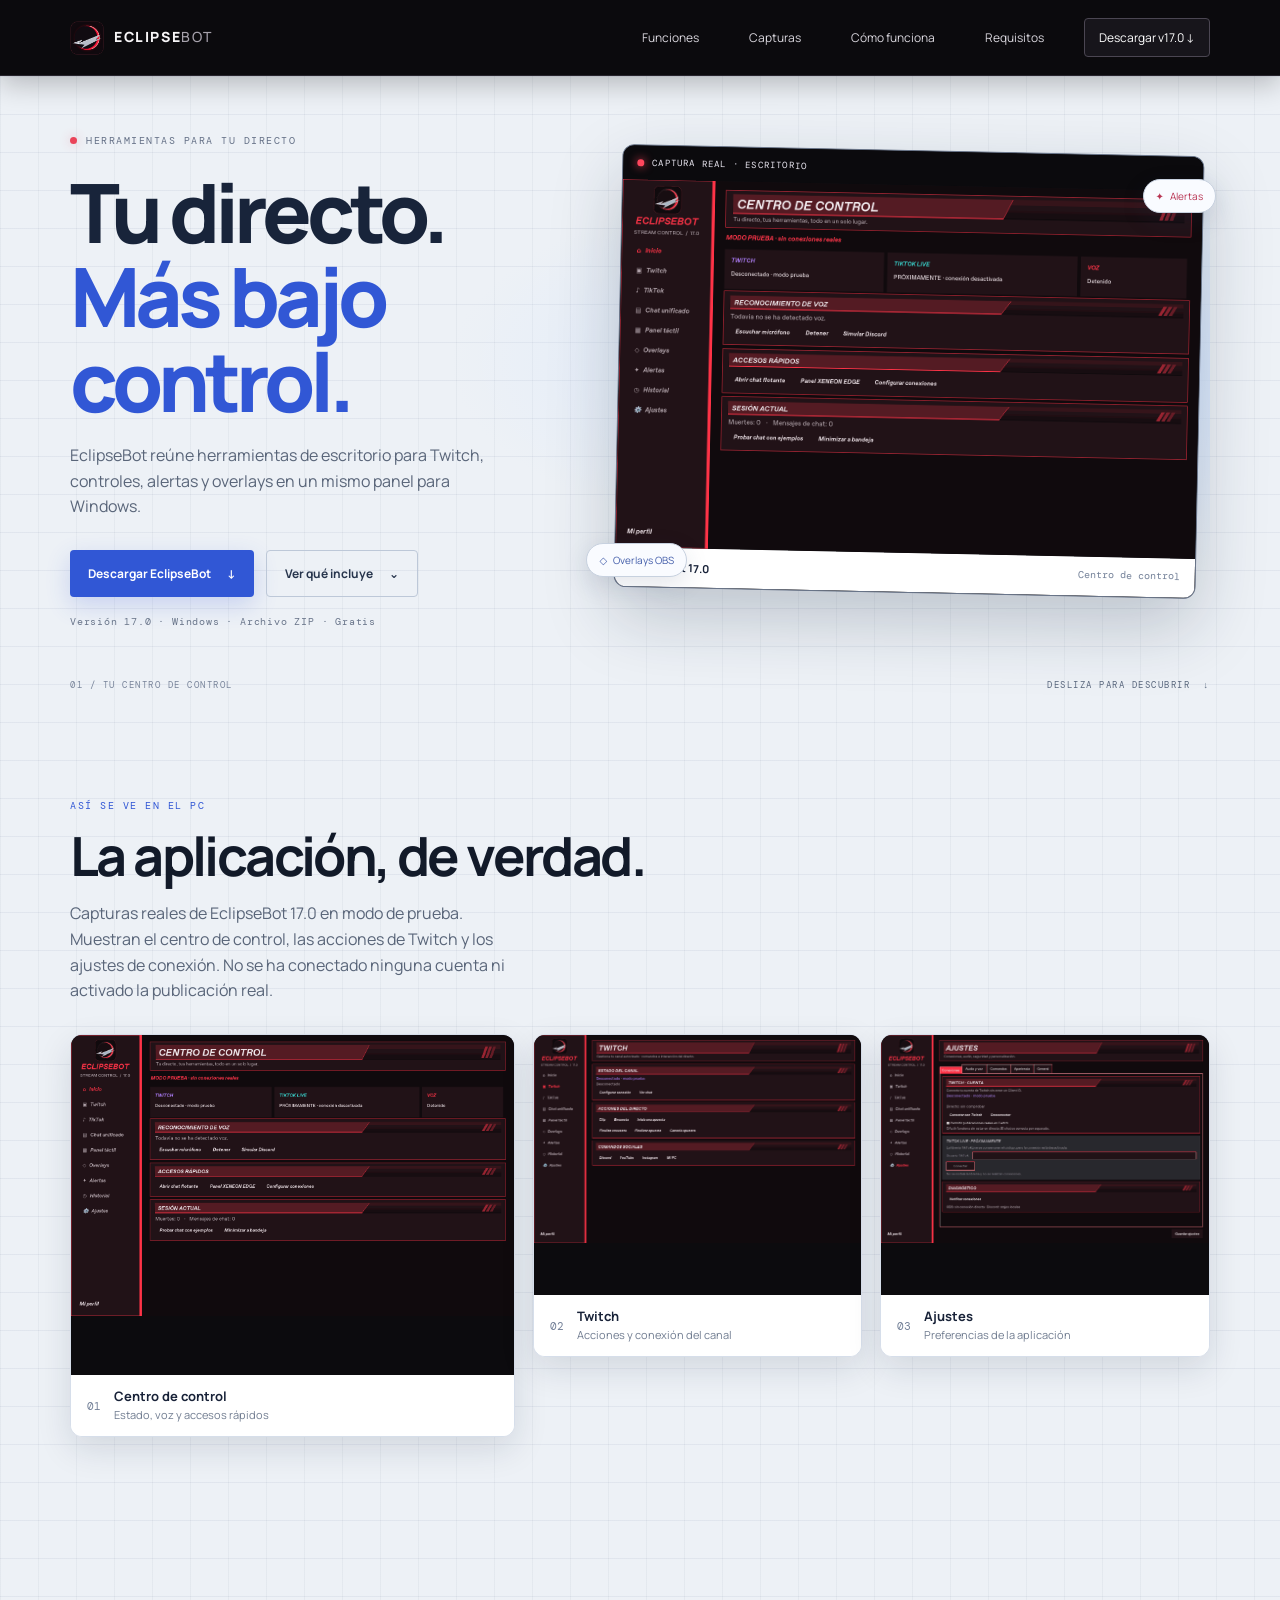
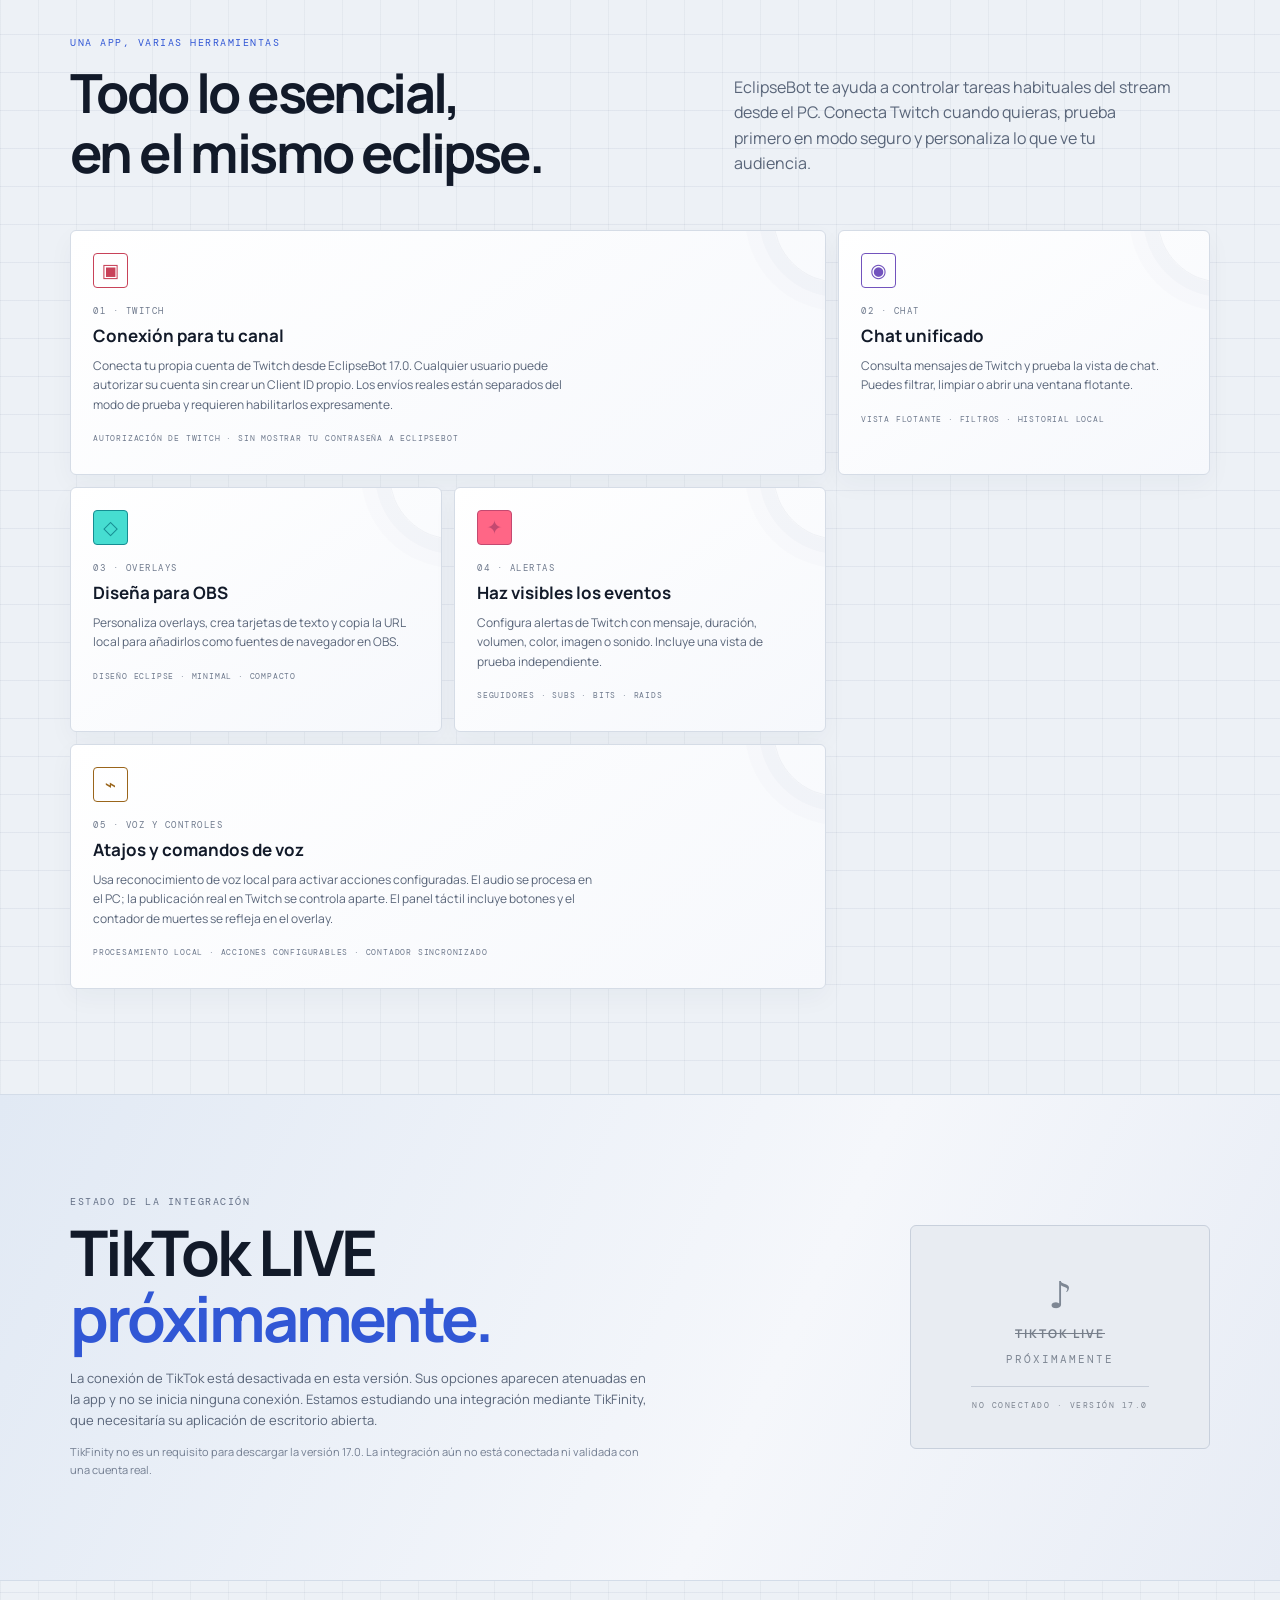
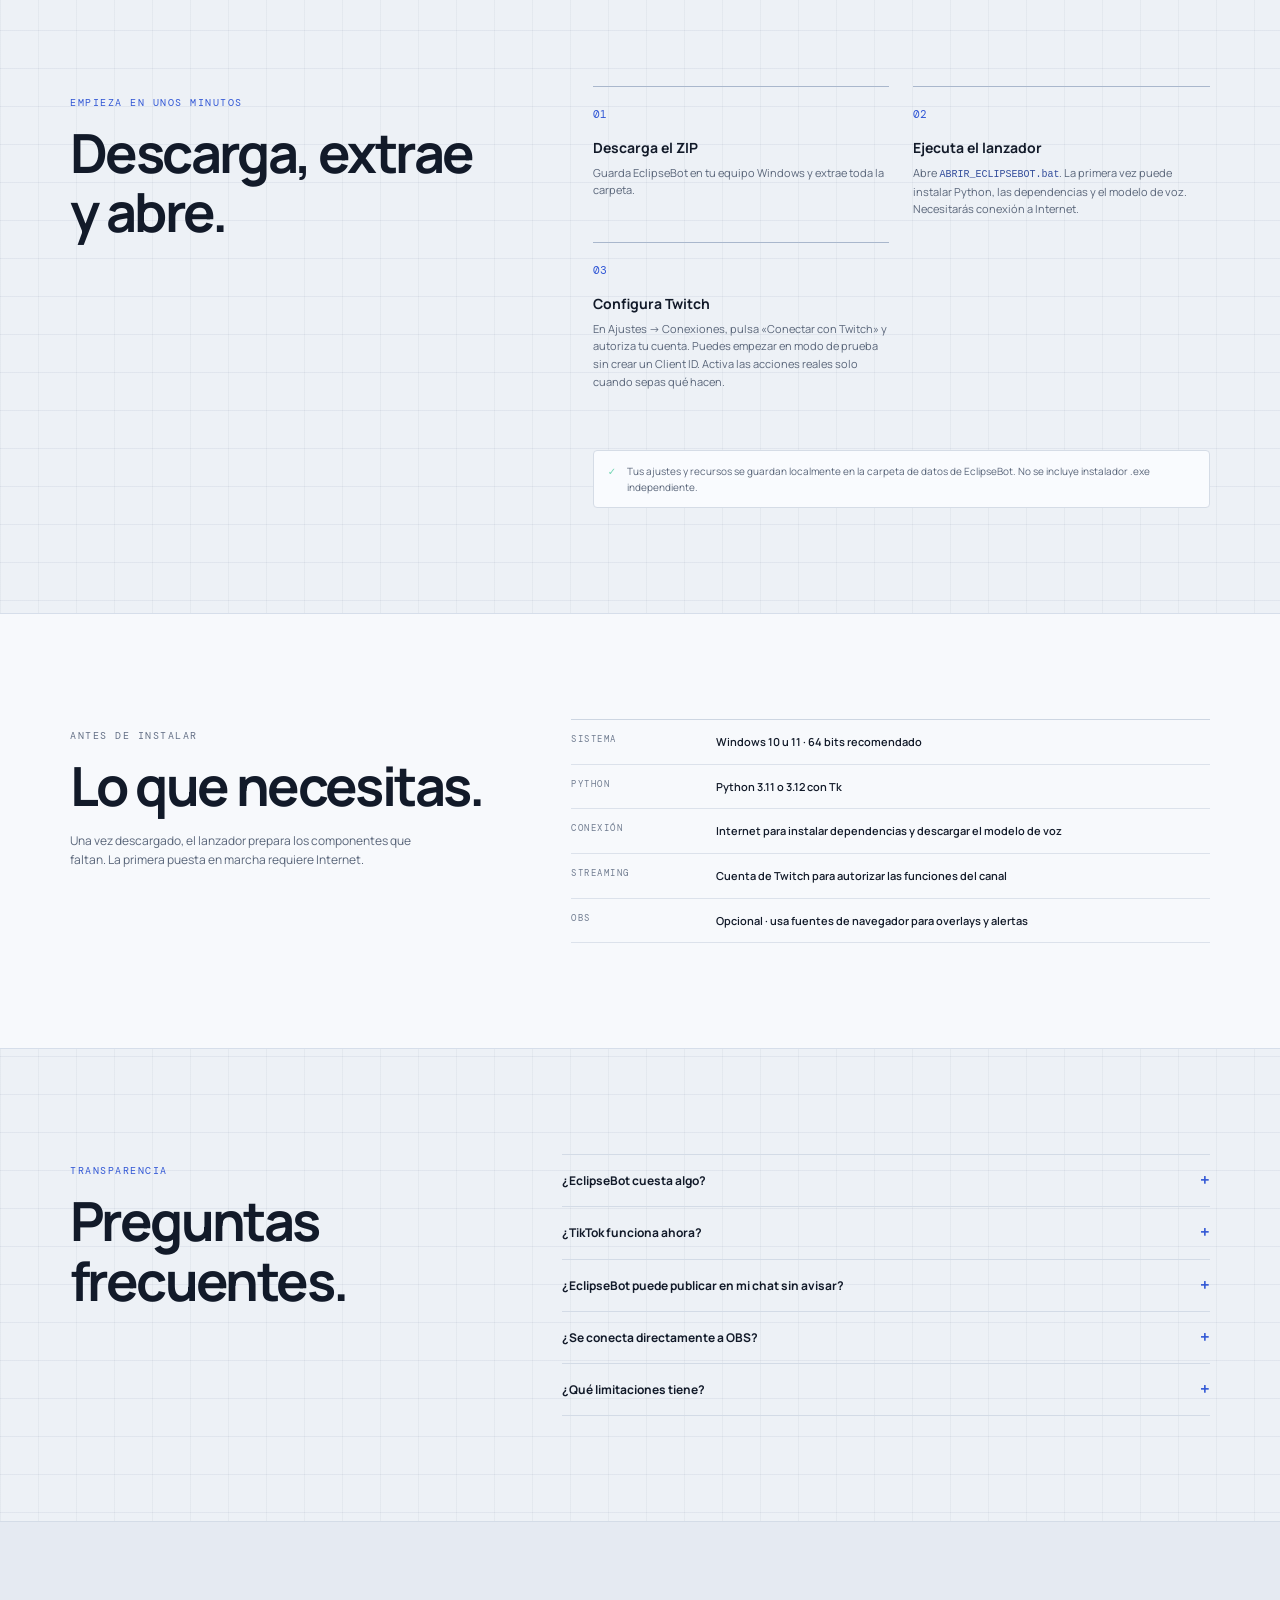
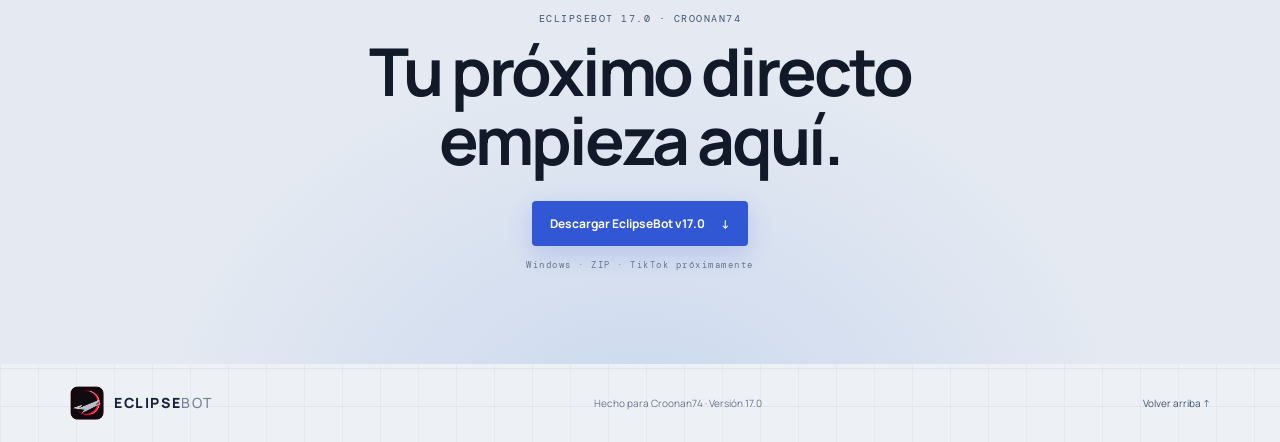
==== commit 2603d93f: "Actualizar capturas de EclipseBot 17.0" ====
--- a/eclipsebot/index.html
+++ b/eclipsebot/index.html
@@ -29,7 +29,7 @@
         <p class="version-note">Versión 17.0 · Windows · Archivo ZIP · Gratis</p>
       </div>
       <div class="hero-art hero-real-art">
-        <figure class="hero-realshot"><div class="shot-label"><span></span>CAPTURA REAL · ESCRITORIO</div><a href="assets/screens/eclipsebot-inicio.png" target="_blank" rel="noopener"><img src="assets/screens/eclipsebot-inicio.png" alt="Captura real del centro de control de EclipseBot ejecutándose en el escritorio"></a><figcaption>EclipseBot para Windows <span>Centro de control</span></figcaption></figure>
+        <figure class="hero-realshot"><div class="shot-label"><span></span>CAPTURA REAL · ESCRITORIO</div><a href="assets/screens/eclipsebot-v17-inicio.svg" target="_blank" rel="noopener"><img src="assets/screens/eclipsebot-v17-inicio.svg" alt="Captura real del centro de control de EclipseBot 17.0 en modo de prueba"></a><figcaption>EclipseBot 17.0 <span>Centro de control</span></figcaption></figure>
         <div class="floating-tag tag-alert">✦ &nbsp; Alertas</div><div class="floating-tag tag-overlay">◇ &nbsp; Overlays OBS</div>
       </div>
       <div class="hero-bottom"><span>01 / TU CENTRO DE CONTROL</span><span class="scroll-hint">DESLIZA PARA DESCUBRIR&nbsp; ↓</span></div>
@@ -37,11 +37,11 @@
 
     <section class="screenshots section wrap" id="capturas">
       <div class="section-heading"><p class="eyebrow">ASÍ SE VE EN EL PC</p><h2>La aplicación, de verdad.</h2></div>
-      <p class="section-intro">Capturas reales de EclipseBot en escritorio. Corresponden a una compilación de desarrollo anterior; la integración de TikTok de la versión actual está desactivada y aparece como «Próximamente».</p>
+      <p class="section-intro">Capturas reales de EclipseBot 17.0 en modo de prueba. Muestran el centro de control, las acciones de Twitch y los ajustes de conexión. No se ha conectado ninguna cuenta ni activado la publicación real.</p>
       <div class="screenshot-grid">
-        <figure class="screenshot-card screenshot-featured"><a href="assets/screens/eclipsebot-inicio.png" target="_blank" rel="noopener"><img src="assets/screens/eclipsebot-inicio.png" alt="Captura real del centro de control de EclipseBot"></a><figcaption><span>01</span><div><strong>Centro de control</strong><small>Estado, voz y accesos rápidos</small></div></figcaption></figure>
-        <figure class="screenshot-card"><a href="assets/screens/eclipsebot-twitch.png" target="_blank" rel="noopener"><img src="assets/screens/eclipsebot-twitch.png" alt="Captura real del apartado Twitch de EclipseBot"></a><figcaption><span>02</span><div><strong>Twitch</strong><small>Acciones y conexión del canal</small></div></figcaption></figure>
-        <figure class="screenshot-card"><a href="assets/screens/eclipsebot-ajustes.png" target="_blank" rel="noopener"><img src="assets/screens/eclipsebot-ajustes.png" alt="Captura real del apartado de ajustes de EclipseBot"></a><figcaption><span>03</span><div><strong>Ajustes</strong><small>Preferencias de la aplicación</small></div></figcaption></figure>
+        <figure class="screenshot-card screenshot-featured"><a href="assets/screens/eclipsebot-v17-inicio.svg" target="_blank" rel="noopener"><img src="assets/screens/eclipsebot-v17-inicio.svg" alt="Captura real del centro de control de EclipseBot 17.0"></a><figcaption><span>01</span><div><strong>Centro de control</strong><small>Estado, voz y accesos rápidos</small></div></figcaption></figure>
+        <figure class="screenshot-card"><a href="assets/screens/eclipsebot-v17-twitch.svg" target="_blank" rel="noopener"><img src="assets/screens/eclipsebot-v17-twitch.svg" alt="Captura real del apartado Twitch de EclipseBot 17.0"></a><figcaption><span>02</span><div><strong>Twitch</strong><small>Acciones y conexión del canal</small></div></figcaption></figure>
+        <figure class="screenshot-card"><a href="assets/screens/eclipsebot-v17-ajustes.svg" target="_blank" rel="noopener"><img src="assets/screens/eclipsebot-v17-ajustes.svg" alt="Captura real de los ajustes de Twitch de EclipseBot 17.0"></a><figcaption><span>03</span><div><strong>Ajustes</strong><small>Preferencias de la aplicación</small></div></figcaption></figure>
       </div>
     </section>
 
